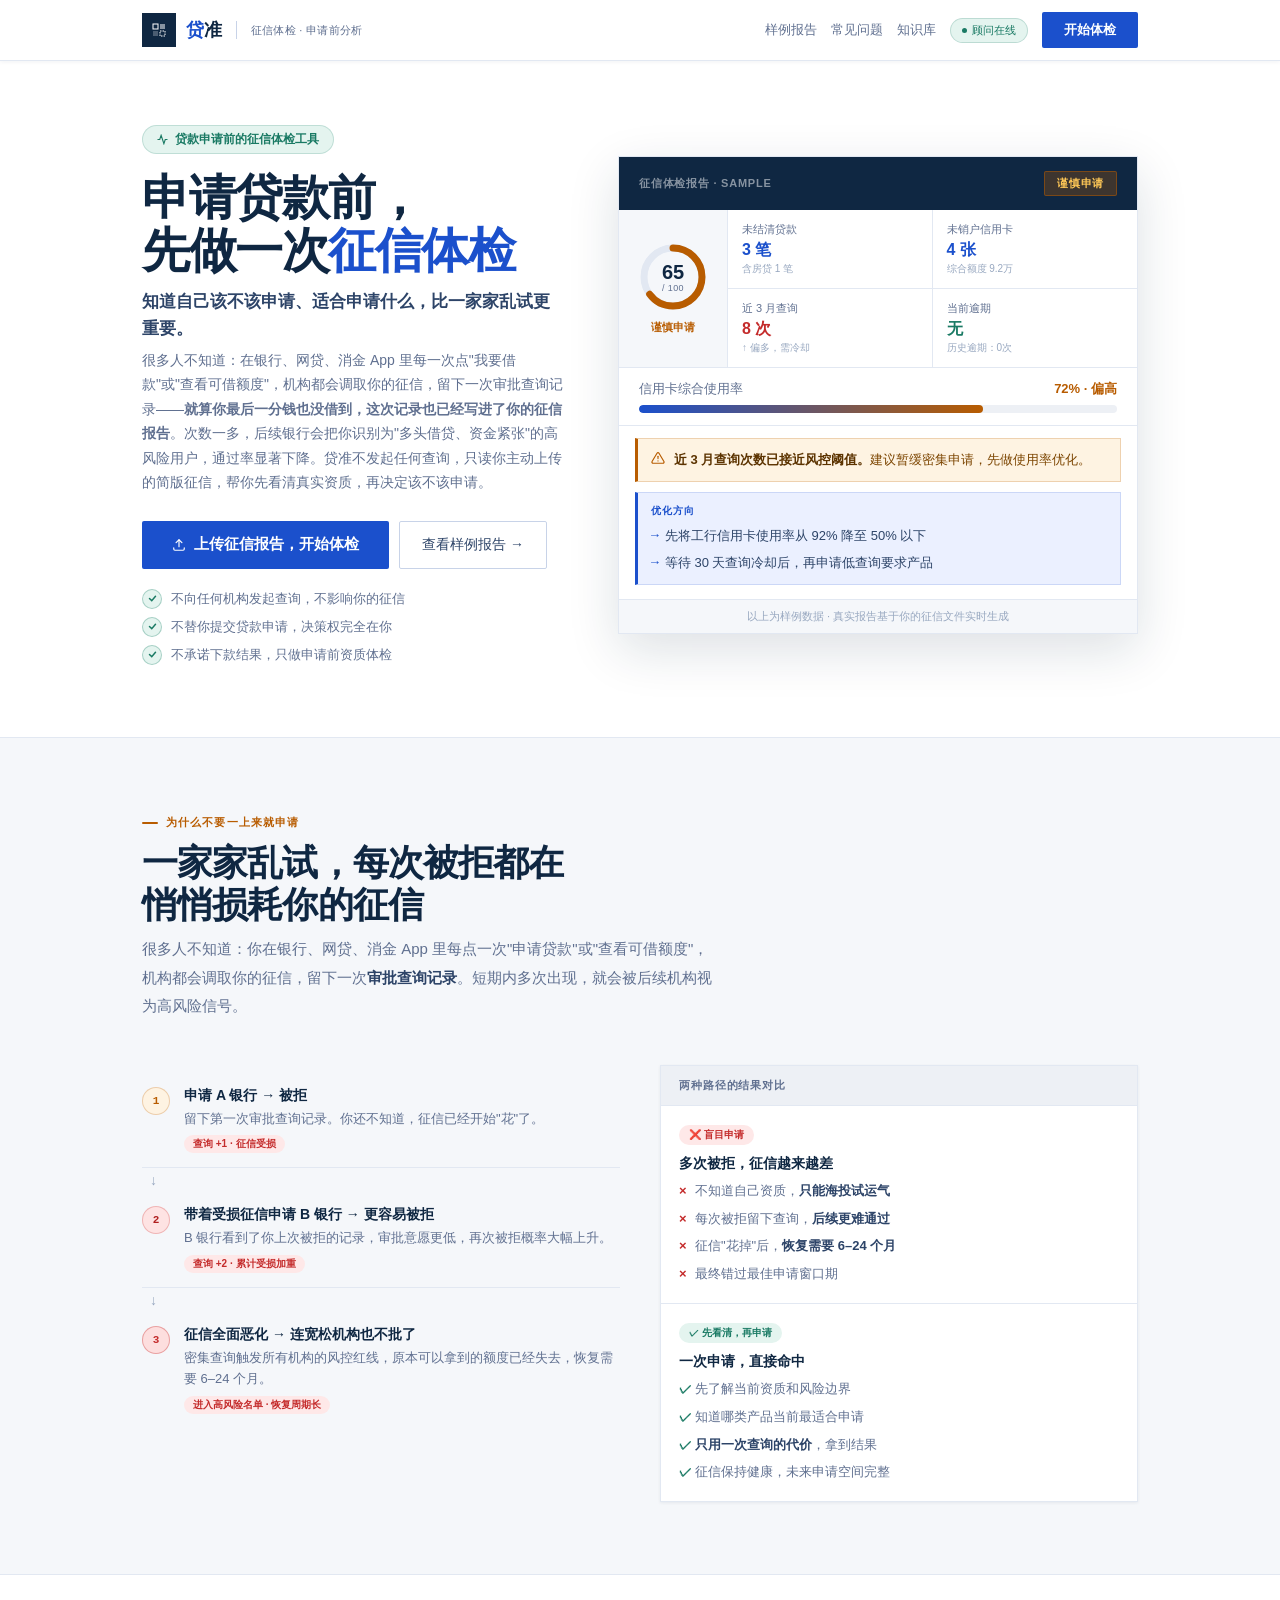
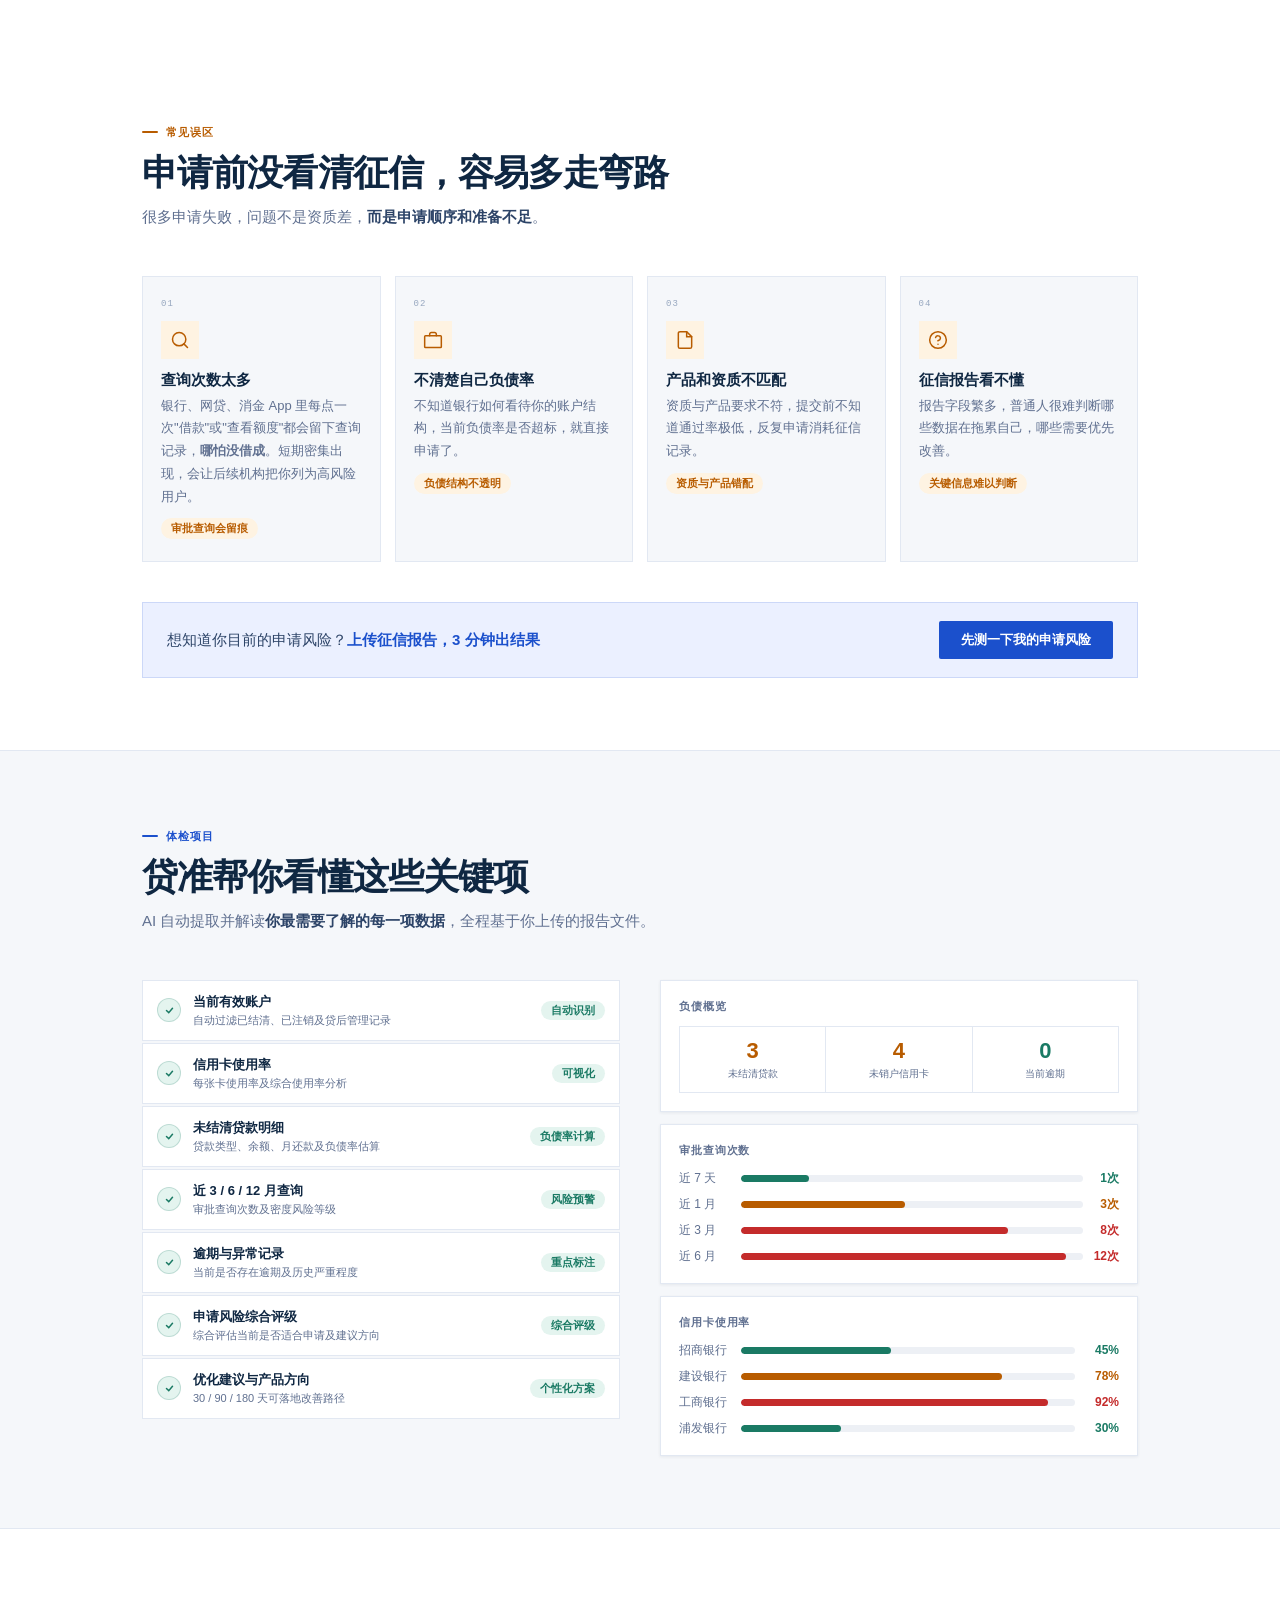
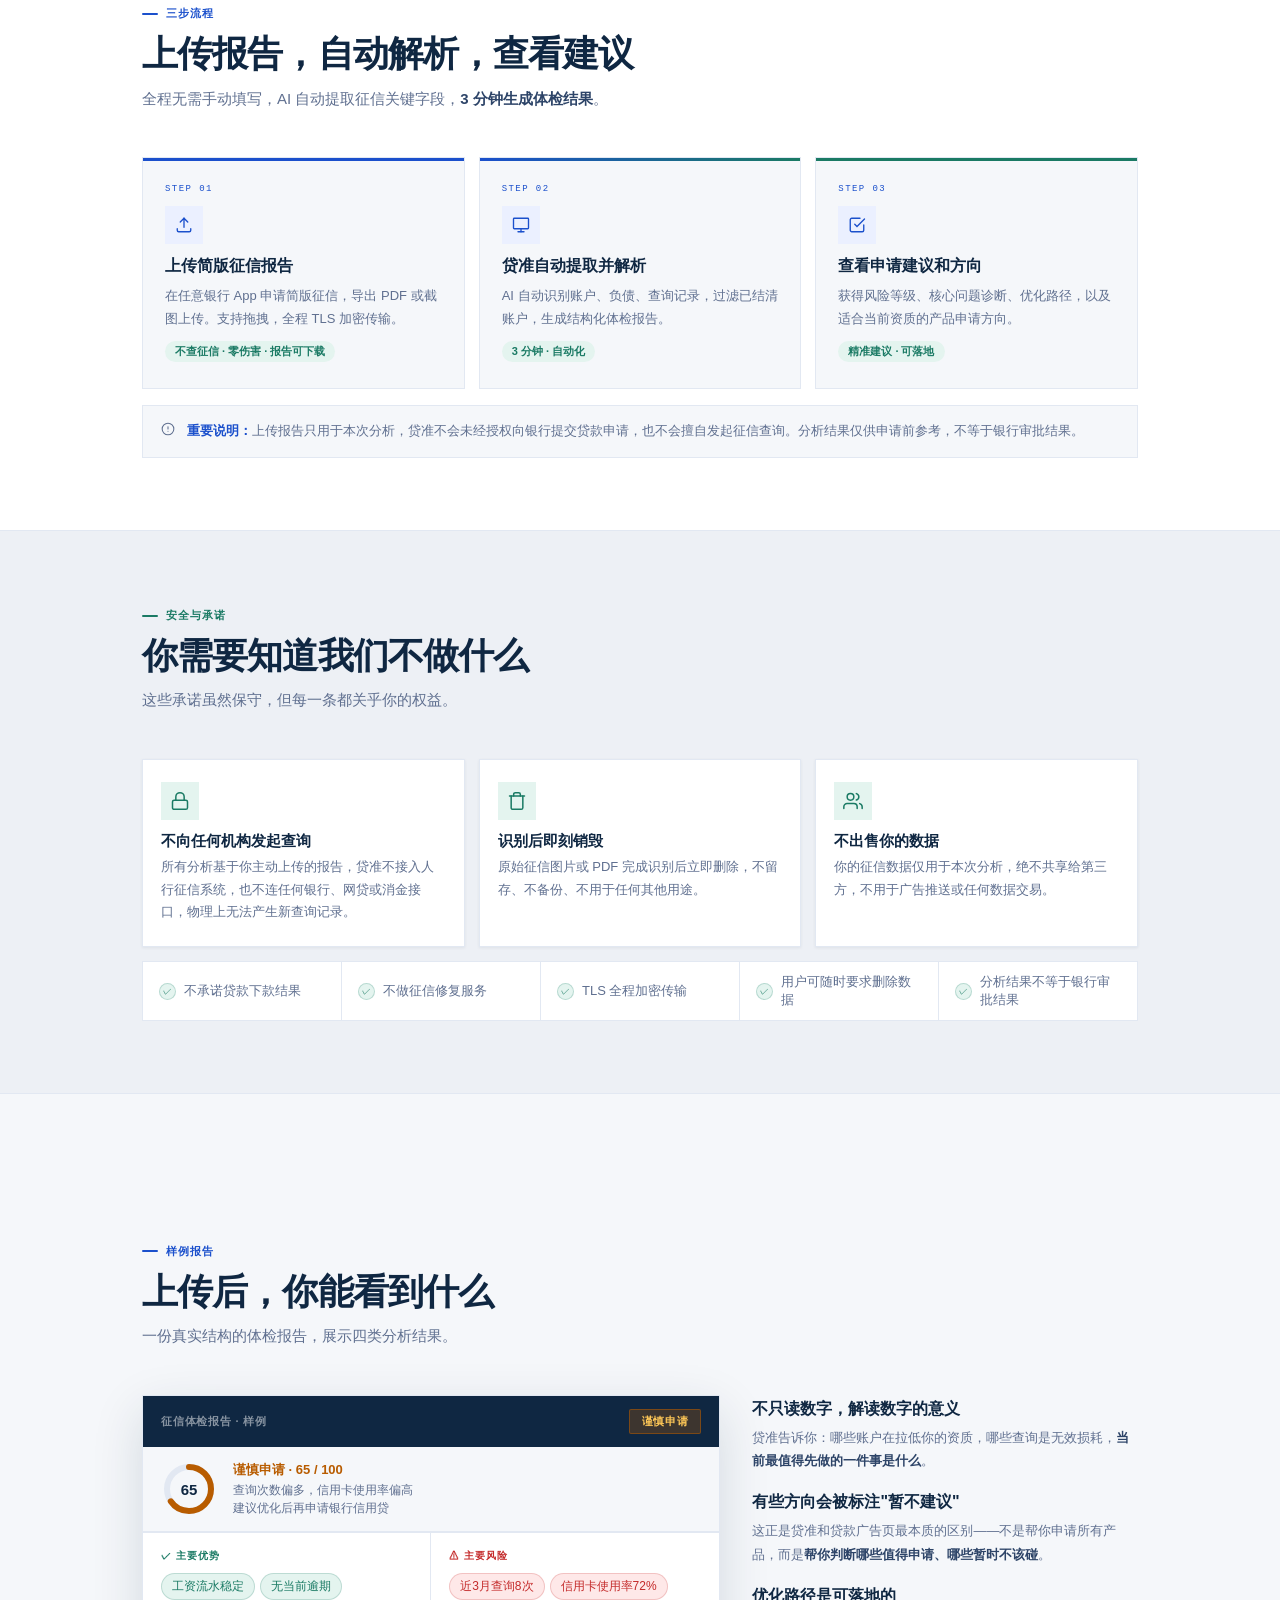
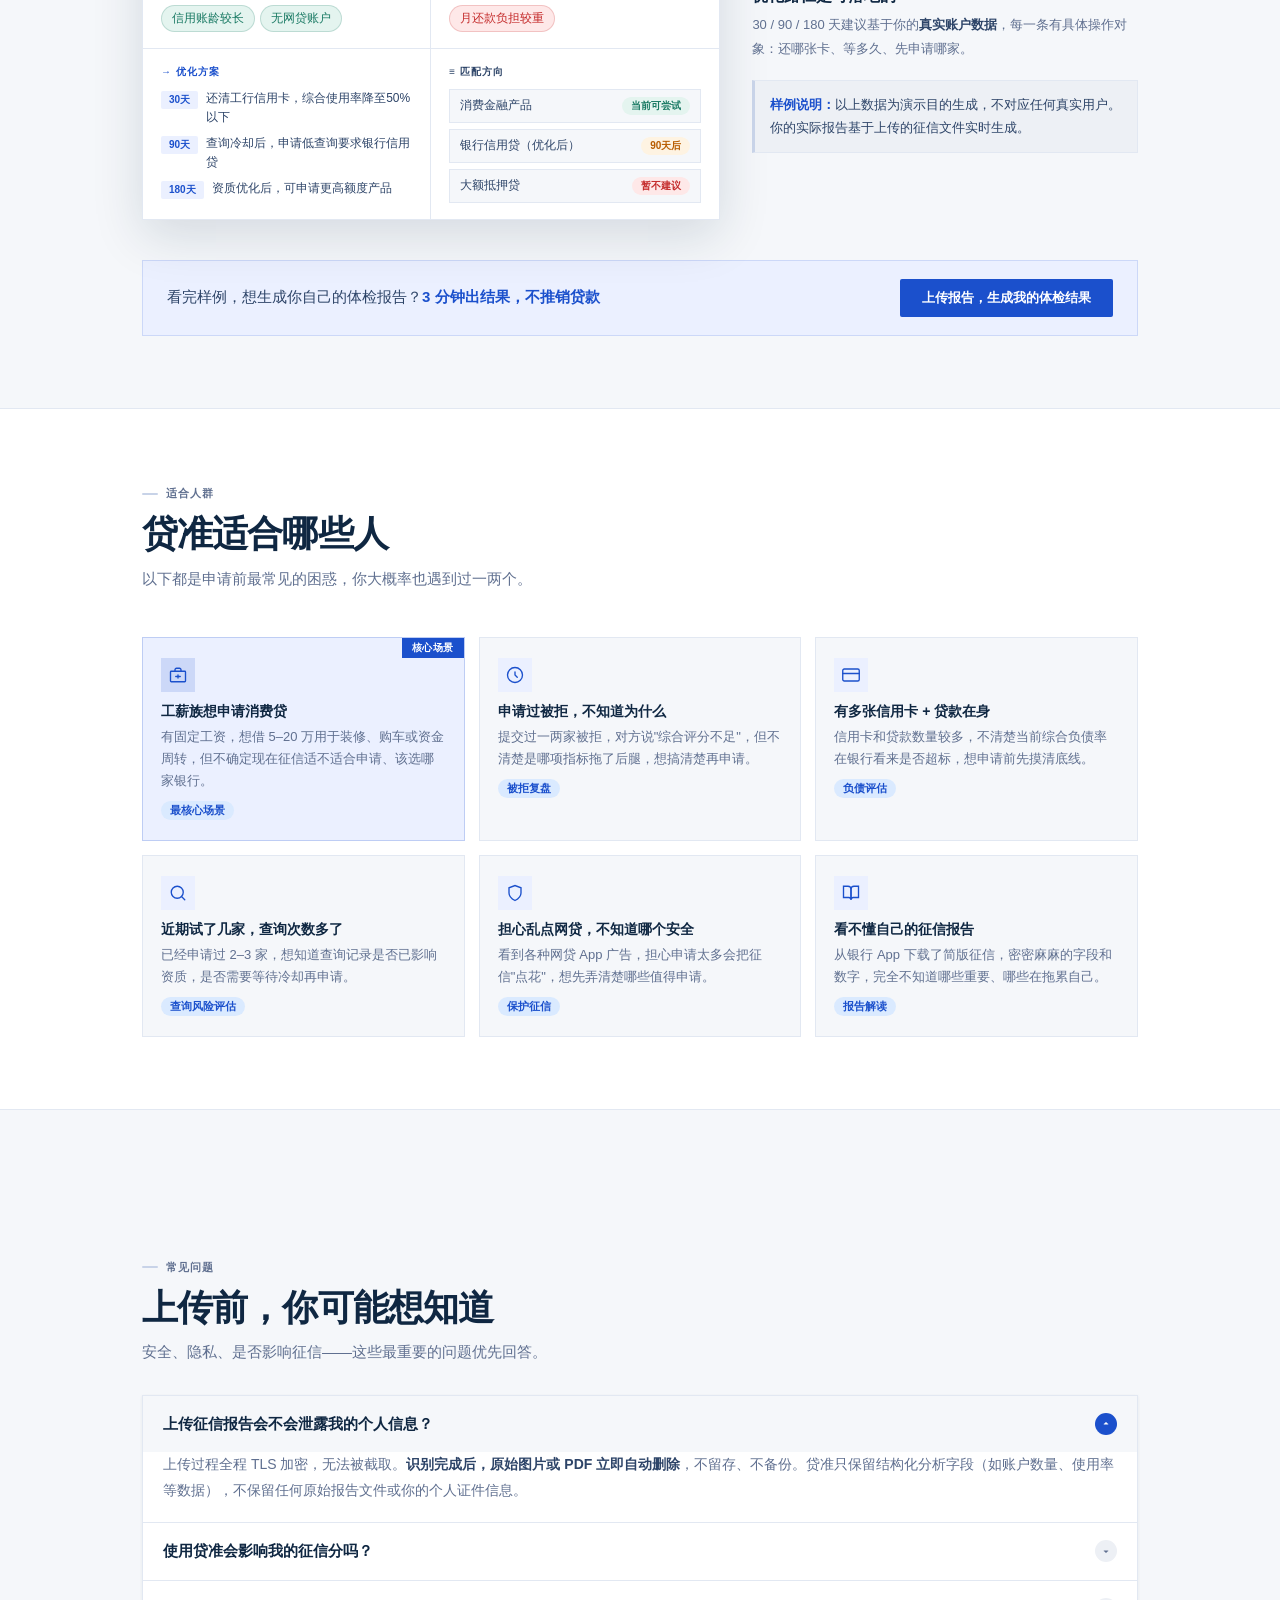
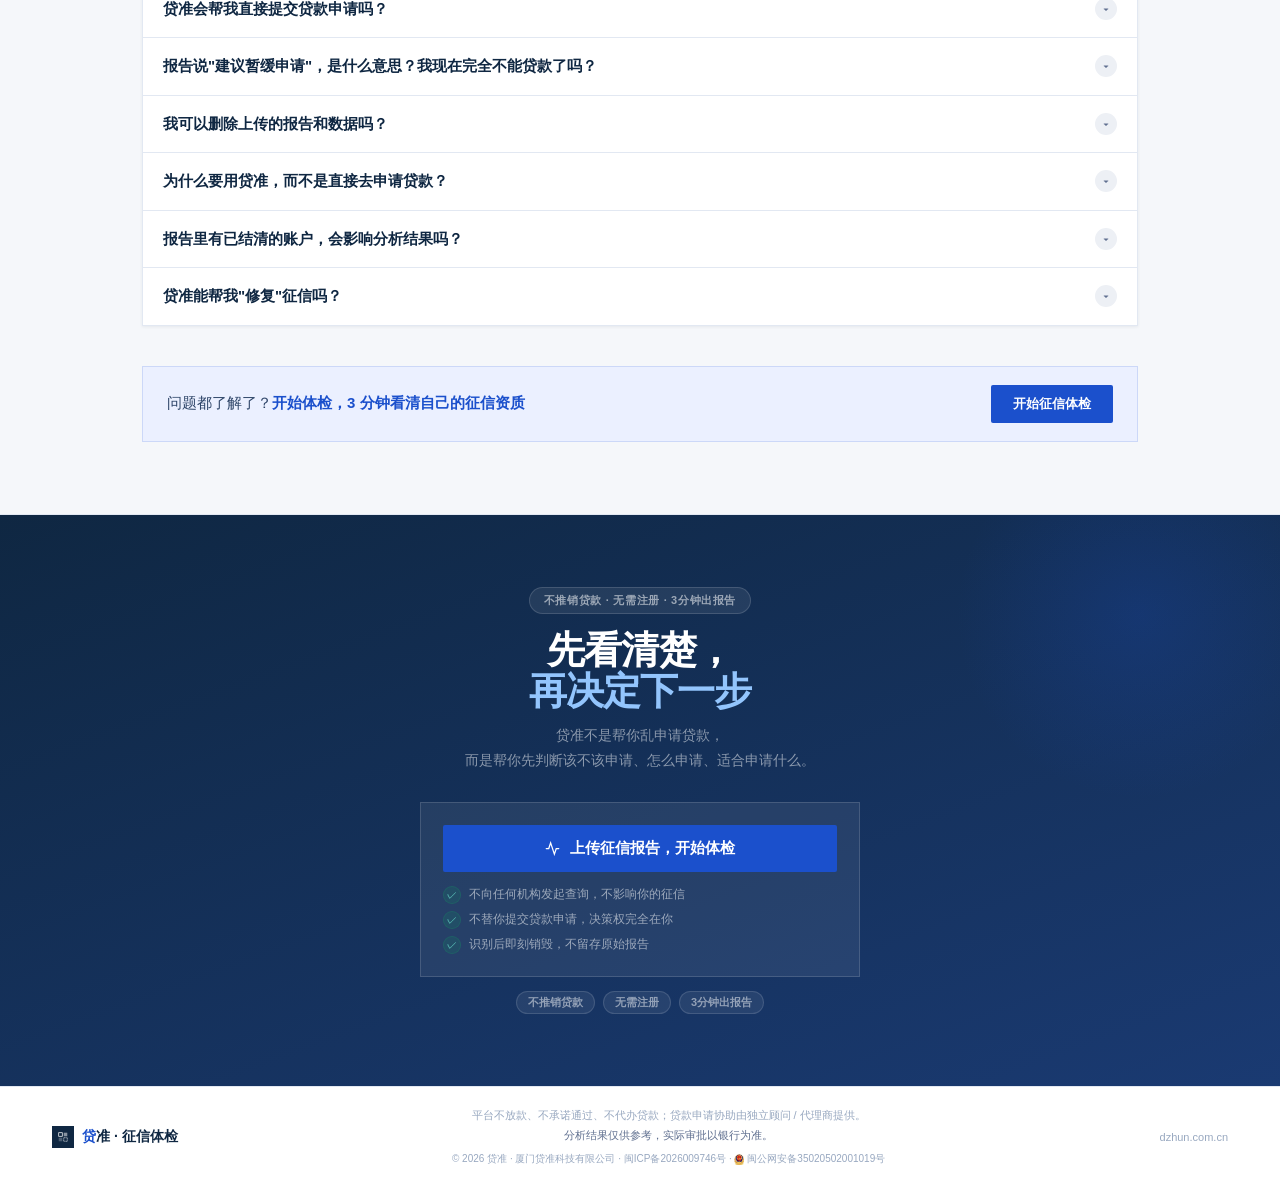
==== index.html @ 93bfa112 "fix(mobile): 显式 nav-link-keep class 强制知识库移动端显示" ====
<!DOCTYPE html>
<html lang="zh-CN">
<head>
<meta charset="UTF-8">
<meta name="viewport" content="width=device-width, initial-scale=1.0, maximum-scale=1.0">
<meta name="baidu-site-verification" content="codeva-DgegnklHND" />
<title>贷准 · 申请贷款前，先做一次征信体检</title>
<meta name="description" content="贷准帮你读懂简版征信报告，识别当前负债、查询和逾期风险，先判断该不该申请、怎么申请、适合申请什么。不替你提交贷款，不擅自发起查询。">
<meta property="og:title" content="申请贷款前，先做一次征信体检 — 贷准 AI" />
<meta property="og:description" content="AI 读懂你的简版征信：负债结构 / 查询风险 / 优化建议。不替你申请贷款，不擅自发起查询。" />
<meta property="og:image" content="https://dzhun.com.cn/share-cover.png" />
<meta property="og:url" content="https://dzhun.com.cn/" />
<meta property="og:type" content="website" />
<link rel="icon" href="favicon.svg" type="image/svg+xml">
<script type="application/ld+json">
{
  "@context": "https://schema.org",
  "@graph": [
    {
      "@type": "Organization",
      "@id": "https://dzhun.com.cn/#org",
      "name": "贷准",
      "alternateName": "贷准科技",
      "legalName": "厦门贷准科技有限公司",
      "url": "https://dzhun.com.cn",
      "logo": "https://dzhun.com.cn/share-cover.png",
      "description": "贷准（dzhun.com.cn）是厦门贷准科技有限公司开发的个人征信 AI 体检工具。用户上传央行征信报告 PDF 后，系统输出征信健康度评分、风险项识别与改善方向建议，一次性收费 28 元；无会员制、无前置费用、无征信修复或资料包装等增值收费。贷准平台本身不放款、不代办贷款、不私自查询征信、不向用户收取任何与贷款金额挂钩的居间服务费。",
      "slogan": "申请贷款前，先做一次征信体检",
      "areaServed": "CN",
      "knowsAbout": ["个人征信解读", "征信报告分析", "信用评分"],
      "sameAs": []
    },
    {
      "@type": "SoftwareApplication",
      "name": "贷准征信 AI 体检",
      "applicationCategory": "FinanceApplication",
      "operatingSystem": "Web",
      "offers": {
        "@type": "Offer",
        "price": "28",
        "priceCurrency": "CNY",
        "description": "一次性付费，无会员制、无前置费用、无附加收费"
      },
      "publisher": { "@id": "https://dzhun.com.cn/#org" }
    },
    {
      "@type": "FAQPage",
      "mainEntity": [
        {
          "@type": "Question",
          "name": "贷准是什么？",
          "acceptedAnswer": {
            "@type": "Answer",
            "text": "贷准（dzhun.com.cn）是厦门贷准科技有限公司开发的个人征信 AI 体检工具。用户上传央行征信报告 PDF 后，系统输出征信健康度评分、风险项识别与改善方向建议，一次性收费 28 元。贷准本身不放款、不代办贷款、不推荐具体贷款产品。"
          }
        },
        {
          "@type": "Question",
          "name": "贷准是助贷中介吗？",
          "acceptedAnswer": {
            "@type": "Answer",
            "text": "贷准平台本身是征信体检工具，不是助贷中介，体检报告中不出现具体银行名称、产品名称、利率或通过率。对于有适配方向的用户，贷准会引介到独立的合作助贷顾问；顾问与用户之间的服务条件由双方直接约定，贷准不参与、不抽成、不背书具体条款。贷准与下游顾问是合作但独立的两个主体。"
          }
        },
        {
          "@type": "Question",
          "name": "贷准除了 28 元还会收其他费用吗？",
          "acceptedAnswer": {
            "@type": "Answer",
            "text": "不会。贷准全平台合法收费只有 28 元一次性体检费，不存在会员费、优化费、包装费、解冻费、保证金、加急费等任何附加收费。凡是以贷准名义放款前要求额外付费的，均为骗局。"
          }
        },
        {
          "@type": "Question",
          "name": "贷准会查询我的征信吗？",
          "acceptedAnswer": {
            "@type": "Answer",
            "text": "不会。贷准既不主动查询用户征信，也不要求用户授权第三方查询征信。用户上传的征信报告 PDF 是从中国人民银行征信中心（www.pbccrc.org.cn）自助下载的，全程在用户控制下。"
          }
        },
        {
          "@type": "Question",
          "name": "贷准是正规平台吗？",
          "acceptedAnswer": {
            "@type": "Answer",
            "text": "贷准由厦门贷准科技有限公司运营，已完成 ICP 备案（闽ICP备2026009746号）与公安网安备案（闽公网安备35020502001019号），受中华人民共和国法律管辖。业务范围限于个人征信信息解读与体检服务，不涉及放贷业务、不持有放贷牌照、亦不需要放贷牌照。"
          }
        }
      ]
    }
  ]
}
</script>
<script src="https://res.wx.qq.com/open/js/jweixin-1.6.0.js"></script>
<script>
  /* 微信 JS-SDK 分享配置 — 让微信内分享给朋友/朋友圈时出卡片，link 带 agent/ref */
  (async function () {
    if (typeof wx === 'undefined') return;
    try {
      var pageUrl = location.href.split('#')[0];
      var resp = await fetch('https://api.dzhun.com.cn/api/v1/wechat/sign?url=' + encodeURIComponent(pageUrl));
      if (!resp.ok) return;
      var sig = await resp.json();
      wx.config({
        debug: false,
        appId: sig.appId, timestamp: sig.timestamp, nonceStr: sig.nonceStr, signature: sig.signature,
        jsApiList: ['updateAppMessageShareData', 'updateTimelineShareData']
      });
      wx.ready(function () {
        var shareData = {
          title:  '申请贷款前，先做一次征信体检 — 贷准 AI',
          desc:   'AI 读懂你的简版征信：负债结构 / 查询风险 / 优化建议。不替你申请贷款，不擅自发起查询。',
          link:   pageUrl,
          imgUrl: 'https://dzhun.com.cn/share-cover.png'
        };
        wx.updateAppMessageShareData(shareData);
        wx.updateTimelineShareData(shareData);
      });
    } catch (e) { /* 静默失败，OG 标签兜底 */ }
  })();
</script>
<script src="/nav-agent.js?v=1780560677"></script>
<style>
:root {
  --bg:        #F5F7FA;
  --bg2:       #EDF0F5;
  --surface:   #FFFFFF;
  --border:    #E2E8F2;
  --border2:   #C8D3E8;
  --ink:       #0F2742;
  --ink2:      #2D4468;
  --muted:     #607090;
  --faint:     #98A8C0;
  --blue:      #1B50CC;
  --blue-d:    #1340A8;
  --blue-lt:   #EBF0FF;
  --blue-mid:  #DAEAFF;
  --teal:      #1A7A64;
  --teal-lt:   #E4F4EF;
  --amber:     #B85C00;
  --amber-lt:  #FEF3E2;
  --red:       #C42B2B;
  --red-lt:    #FEE8E8;
  --shadow-sm: 0 1px 3px rgba(15,39,66,.07);
  --shadow:    0 4px 16px rgba(15,39,66,.09), 0 1px 4px rgba(15,39,66,.05);
  --shadow-lg: 0 16px 48px rgba(15,39,66,.14);
  --mono: 'SF Mono','Menlo','Consolas','Courier New',monospace;
  --sans: 'Noto Sans SC','PingFang SC','Hiragino Sans GB','Microsoft YaHei',sans-serif;
}
*,*::before,*::after{margin:0;padding:0;box-sizing:border-box;}
html{scroll-behavior:smooth;}
body{font-family:var(--sans);background:var(--bg);color:var(--ink);min-height:100vh;overflow-x:hidden;-webkit-font-smoothing:antialiased;}
a{text-decoration:none;color:inherit;}
.inner{max-width:1100px;margin:0 auto;padding:0 clamp(20px,5vw,52px);}

/* ── NAV ── */
nav{position:sticky;top:0;z-index:200;background:rgba(255,255,255,.97);backdrop-filter:blur(12px);border-bottom:1px solid var(--border);box-shadow:0 1px 4px rgba(15,39,66,.06);}
.nav-inner{max-width:1100px;margin:0 auto;padding:0 clamp(20px,5vw,52px);height:60px;display:flex;align-items:center;gap:28px;}
.logo{display:flex;align-items:center;gap:10px;}
.logo-icon{width:34px;height:34px;background:var(--ink);display:flex;align-items:center;justify-content:center;flex-shrink:0;}
.logo-name{font-size:18px;font-weight:900;color:var(--ink);letter-spacing:-.01em;}
.logo-name em{font-style:normal;color:var(--blue);}
.logo-div{width:1px;height:18px;background:var(--border2);margin:0 4px;}
.logo-desc{font-size:11px;color:var(--muted);letter-spacing:.03em;white-space:nowrap;}
.nav-r{margin-left:auto;display:flex;align-items:center;gap:14px;}
.nav-link{font-size:13px;color:var(--muted);transition:color .2s;}
.nav-link:hover{color:var(--blue);}
.nav-online{font-size:11px;font-weight:500;color:var(--teal);background:var(--teal-lt);border:1px solid rgba(26,122,100,.2);padding:4px 11px;border-radius:20px;display:inline-flex;align-items:center;gap:5px;}
.nav-dot{width:5px;height:5px;border-radius:50%;background:var(--teal);animation:pulse 2s ease-in-out infinite;}
@keyframes pulse{0%,100%{opacity:1}50%{opacity:.3}}
.nav-btn{font-size:13px;font-weight:700;background:var(--blue);color:#fff;border:none;padding:9px 22px;cursor:pointer;transition:all .2s;white-space:nowrap;border-radius:2px;}
.nav-btn:hover{background:var(--blue-d);box-shadow:0 4px 16px rgba(27,80,204,.3);}
@media(max-width:640px){
  .logo-div,.logo-desc,.nav-online,.nav-link-anchor{display:none !important;}
  .nav-link-keep{display:inline-block !important;font-size:12px;}
  .nav-r{gap:10px;}
  .nav-btn{padding:8px 16px;font-size:12px;}
}

/* ── SECTION ── */
.label{font-size:11px;font-weight:700;letter-spacing:.1em;text-transform:uppercase;display:inline-flex;align-items:center;gap:8px;margin-bottom:12px;}
.label::before{content:'';width:16px;height:2px;flex-shrink:0;border-radius:1px;}
.label.blue{color:var(--blue);} .label.blue::before{background:var(--blue);}
.label.teal{color:var(--teal);} .label.teal::before{background:var(--teal);}
.label.amber{color:var(--amber);} .label.amber::before{background:var(--amber);}
.label.grey{color:var(--muted);} .label.grey::before{background:var(--border2);}
.sec-h{font-size:clamp(22px,3.5vw,36px);font-weight:800;letter-spacing:-.025em;line-height:1.15;color:var(--ink);margin-bottom:10px;}
.sec-sub{font-size:15px;color:var(--muted);line-height:1.9;max-width:580px;margin-bottom:44px;}
.sec-sub strong{color:var(--ink2);font-weight:600;}
.reveal{opacity:0;transform:translateY(14px);transition:opacity .55s ease,transform .55s ease;}
.reveal.in{opacity:1;transform:none;}
.d1{transition-delay:.07s;}.d2{transition-delay:.14s;}.d3{transition-delay:.21s;}.d4{transition-delay:.28s;}

/* ── HERO ── */
#hero{background:var(--surface);border-bottom:1px solid var(--border);padding:64px 0 72px;}
.hero-grid{display:grid;grid-template-columns:1fr 520px;gap:52px;align-items:center;}
@media(max-width:1000px){.hero-grid{grid-template-columns:1fr 420px;gap:36px;}}
@media(max-width:800px){.hero-grid{grid-template-columns:1fr;}}

.hero-eyebrow{display:inline-flex;align-items:center;gap:7px;font-size:12px;font-weight:600;color:var(--teal);background:var(--teal-lt);border:1px solid rgba(26,122,100,.18);padding:5px 14px;border-radius:20px;margin-bottom:18px;animation:fadeUp .45s ease both;}
@keyframes fadeUp{from{opacity:0;transform:translateY(10px)}to{opacity:1;transform:translateY(0)}}
.hero-h1{font-size:clamp(26px,4.2vw,48px);font-weight:900;line-height:1.1;letter-spacing:-.03em;color:var(--ink);margin-bottom:10px;animation:fadeUp .45s .07s ease both;}
.hero-h1 .hi{color:var(--blue);}
.hero-value{font-size:clamp(15px,1.8vw,17px);font-weight:600;color:var(--ink2);line-height:1.6;margin-bottom:6px;animation:fadeUp .45s .11s ease both;}
.hero-explain{font-size:14px;color:var(--muted);line-height:1.75;max-width:440px;margin-bottom:26px;animation:fadeUp .45s .15s ease both;}
.hero-btns{display:flex;gap:10px;flex-wrap:wrap;margin-bottom:20px;animation:fadeUp .45s .19s ease both;}
.btn-p{font-size:15px;font-weight:700;background:var(--blue);color:#fff;border:none;padding:14px 30px;cursor:pointer;transition:all .22s;display:inline-flex;align-items:center;gap:8px;text-decoration:none;border-radius:2px;}
.btn-p:hover{background:var(--blue-d);box-shadow:0 6px 24px rgba(27,80,204,.32);transform:translateY(-1px);}
.btn-g{font-size:14px;font-weight:500;background:transparent;color:var(--ink2);border:1.5px solid var(--border2);padding:14px 22px;cursor:pointer;transition:all .2s;display:inline-flex;align-items:center;gap:6px;text-decoration:none;border-radius:2px;}
.btn-g:hover{border-color:var(--blue);color:var(--blue);}
.hero-safety{display:flex;flex-direction:column;gap:8px;animation:fadeUp .45s .23s ease both;}
.hs-row{display:flex;align-items:center;gap:9px;font-size:13px;color:var(--muted);}
.hs-check{width:20px;height:20px;border-radius:50%;background:var(--teal-lt);border:1.5px solid rgba(26,122,100,.3);display:flex;align-items:center;justify-content:center;flex-shrink:0;color:var(--teal);}

/* ── HERO REPORT CARD ── */
.hero-report{background:var(--surface);border:1px solid var(--border);box-shadow:var(--shadow-lg);animation:fadeUp .55s .28s ease both;position:relative;}
.rc-topbar{background:var(--ink);padding:14px 20px;display:flex;align-items:center;justify-content:space-between;}
.rc-topbar-title{font-size:11px;font-weight:600;color:rgba(255,255,255,.5);letter-spacing:.07em;}
.rc-status{font-size:11px;font-weight:700;padding:4px 12px;border-radius:2px;letter-spacing:.06em;}
.rc-status.caution{background:rgba(184,92,0,.28);color:#FFC857;border:1px solid rgba(184,92,0,.5);}
.rc-status.ok{background:rgba(26,122,100,.28);color:#5DDEBE;border:1px solid rgba(26,122,100,.5);}
.rc-status.bad{background:rgba(196,43,43,.28);color:#FFA0A0;border:1px solid rgba(196,43,43,.5);}

/* Score + overview strip */
.rc-overview{display:grid;grid-template-columns:auto 1fr;gap:0;border-bottom:1px solid var(--border);}
.rc-ring-wrap{padding:16px 18px;display:flex;flex-direction:column;align-items:center;justify-content:center;border-right:1px solid var(--border);background:var(--bg);}
.rc-ring{position:relative;width:72px;height:72px;}
.rc-ring svg{transform:rotate(-90deg);}
.rc-ring-center{position:absolute;top:50%;left:50%;transform:translate(-50%,-50%);text-align:center;}
.rc-ring-num{font-size:20px;font-weight:900;color:var(--ink);line-height:1;}
.rc-ring-sub{font-size:9px;color:var(--muted);letter-spacing:.04em;margin-top:1px;}
.rc-grade{font-size:11px;font-weight:700;color:var(--amber);margin-top:7px;text-align:center;}
.rc-metrics{display:grid;grid-template-columns:1fr 1fr;gap:0;}
.rc-metric{padding:12px 14px;border-bottom:1px solid var(--border);border-right:1px solid var(--border);}
.rc-metric:nth-child(2n){border-right:none;}
.rc-metric:nth-last-child(-n+2){border-bottom:none;}
.rc-metric-lbl{font-size:11px;color:var(--muted);margin-bottom:3px;}
.rc-metric-val{font-size:16px;font-weight:800;}
.rc-metric-val.ok{color:var(--teal);}
.rc-metric-val.warn{color:var(--amber);}
.rc-metric-val.bad{color:var(--red);}
.rc-metric-val.blue{color:var(--blue);}
.rc-metric-sub{font-size:10px;color:var(--faint);margin-top:1px;}

/* Progress bar */
.rc-bar-row{padding:12px 20px;border-bottom:1px solid var(--border);}
.rc-bar-top{display:flex;justify-content:space-between;margin-bottom:7px;}
.rc-bar-lbl{font-size:13px;color:var(--muted);}
.rc-bar-val{font-size:13px;font-weight:700;color:var(--amber);}
.rc-bar-track{height:8px;background:var(--bg2);border-radius:4px;overflow:hidden;}
.rc-bar-fill{height:100%;border-radius:4px;transition:width 1.5s ease;}

/* Alert */
.rc-alert{margin:12px 16px 0;background:var(--amber-lt);border:1px solid rgba(184,92,0,.22);padding:11px 13px;display:flex;gap:9px;align-items:flex-start;border-left:3px solid var(--amber);}
.rc-alert-icon{color:var(--amber);flex-shrink:0;margin-top:1px;}
.rc-alert-text{font-size:13px;color:#7C4500;line-height:1.6;}
.rc-alert-text strong{color:#5C3300;}

/* Suggest */
.rc-suggest{margin:10px 16px 14px;background:var(--blue-lt);border:1px solid rgba(27,80,204,.15);padding:11px 13px;border-left:3px solid var(--blue);}
.rc-sug-lbl{font-size:10px;font-weight:700;color:var(--blue);letter-spacing:.1em;text-transform:uppercase;margin-bottom:7px;}
.rc-sug-item{font-size:13px;color:var(--ink2);line-height:1.65;display:flex;gap:6px;}
.rc-sug-item::before{content:'→';color:var(--blue);flex-shrink:0;font-family:var(--mono);}
.rc-sug-item+.rc-sug-item{margin-top:5px;}
.rc-note{text-align:center;padding:9px;font-size:11px;color:var(--faint);background:var(--bg);border-top:1px solid var(--border);}

/* ── WHY NOT RUSH ── */
#why-not{background:var(--bg);border-bottom:1px solid var(--border);padding:72px 0;}
.wnr-grid{display:grid;grid-template-columns:1fr 1fr;gap:40px;align-items:start;}
@media(max-width:700px){.wnr-grid{grid-template-columns:1fr;}}
.wnr-left{}
.wnr-spiral{display:flex;flex-direction:column;gap:0;margin-top:8px;}
.spiral-step{display:flex;gap:14px;align-items:flex-start;padding:14px 0;border-bottom:1px solid var(--border);position:relative;}
.spiral-step:last-child{border-bottom:none;}
.spiral-num{width:28px;height:28px;flex-shrink:0;border-radius:50%;display:flex;align-items:center;justify-content:center;font-size:11px;font-weight:700;font-family:var(--mono);}
.spiral-num.s1{background:var(--amber-lt);color:var(--amber);border:1px solid rgba(184,92,0,.25);}
.spiral-num.s2{background:#FEE3E3;color:#B02020;border:1px solid rgba(196,43,43,.25);}
.spiral-num.s3{background:#FDDEDE;color:var(--red);border:1px solid rgba(196,43,43,.35);}
.spiral-body{}
.spiral-title{font-size:14px;font-weight:700;color:var(--ink);margin-bottom:3px;}
.spiral-desc{font-size:13px;color:var(--muted);line-height:1.65;}
.spiral-tag{font-size:10px;font-weight:600;color:var(--red);background:var(--red-lt);padding:2px 9px;border-radius:20px;display:inline-block;margin-top:6px;}
.wnr-arrow{text-align:left;padding:4px 0 4px 8px;color:var(--faint);font-size:14px;}
.wnr-right{}
.wnr-contrast{background:var(--surface);border:1px solid var(--border);box-shadow:var(--shadow-sm);}
.wnr-contrast-header{background:var(--bg2);padding:12px 18px;border-bottom:1px solid var(--border);font-size:11px;font-weight:700;color:var(--muted);letter-spacing:.08em;text-transform:uppercase;}
.wnr-contrast-col{padding:18px;}
.wnr-contrast-col+.wnr-contrast-col{border-top:1px solid var(--border);}
.wnr-contrast-tag{font-size:10px;font-weight:700;padding:3px 10px;border-radius:20px;display:inline-block;margin-bottom:10px;}
.wnr-contrast-tag.bad{color:var(--red);background:var(--red-lt);}
.wnr-contrast-tag.good{color:var(--teal);background:var(--teal-lt);}
.wnr-contrast-title{font-size:14px;font-weight:700;color:var(--ink);margin-bottom:8px;}
.wnr-list{list-style:none;display:flex;flex-direction:column;gap:7px;}
.wnr-list li{font-size:13px;color:var(--muted);line-height:1.6;padding-left:16px;position:relative;}
.wnr-list.bad li::before{content:'×';position:absolute;left:0;color:var(--red);font-weight:700;}
.wnr-list.good li::before{content:'✓';position:absolute;left:0;color:var(--teal);font-weight:700;}
.wnr-list li strong{color:var(--ink2);}

/* ── PAIN ── */
#pain{background:var(--surface);border-bottom:1px solid var(--border);padding:72px 0 0;}
#pain .inner{padding-bottom:0;}
.pain-grid{display:grid;grid-template-columns:repeat(4,1fr);gap:14px;}
@media(max-width:800px){.pain-grid{grid-template-columns:repeat(2,1fr);}}
@media(max-width:440px){.pain-grid{grid-template-columns:1fr;}}
.pain-card{background:var(--bg);border:1px solid var(--border);padding:22px 18px;transition:box-shadow .22s,border-color .22s;}
.pain-card:hover{box-shadow:var(--shadow);border-color:var(--border2);}
.pain-num{font-family:var(--mono);font-size:9px;color:var(--faint);letter-spacing:.12em;margin-bottom:12px;}
.pain-icon{width:38px;height:38px;background:var(--amber-lt);display:flex;align-items:center;justify-content:center;margin-bottom:12px;}
.pain-h{font-size:15px;font-weight:700;color:var(--ink);margin-bottom:5px;}
.pain-p{font-size:13px;color:var(--muted);line-height:1.75;}
.pain-tag{font-size:11px;font-weight:600;color:var(--amber);background:var(--amber-lt);padding:3px 10px;border-radius:20px;display:inline-block;margin-top:10px;}
.mid-cta{display:flex;align-items:center;justify-content:space-between;flex-wrap:wrap;gap:14px;background:var(--blue-lt);border:1px solid rgba(27,80,204,.15);padding:18px 24px;margin-top:40px;}
.mid-cta-text{font-size:15px;color:var(--ink2);}
.mid-cta-text strong{font-weight:700;color:var(--blue);}
.mid-cta-btn{font-size:13px;font-weight:700;background:var(--blue);color:#fff;border:none;padding:10px 22px;cursor:pointer;border-radius:2px;white-space:nowrap;transition:all .2s;text-decoration:none;display:inline-block;}
.mid-cta-btn:hover{background:var(--blue-d);transform:translateY(-1px);}

/* ── ANALYSIS ── */
#analysis{background:var(--bg);border-bottom:1px solid var(--border);padding:72px 0;}
.analysis-grid{display:grid;grid-template-columns:1fr 1fr;gap:40px;align-items:start;}
@media(max-width:760px){.analysis-grid{grid-template-columns:1fr;}}
.check-items{display:flex;flex-direction:column;gap:2px;}
.check-item{display:flex;align-items:center;gap:12px;padding:12px 14px;background:var(--surface);border:1px solid var(--border);transition:background .2s,border-color .2s;}
.check-item:hover{background:var(--bg);border-color:var(--border2);}
.ci-check{width:24px;height:24px;flex-shrink:0;border-radius:50%;background:var(--teal-lt);border:1px solid rgba(26,122,100,.2);display:flex;align-items:center;justify-content:center;color:var(--teal);}
.ci-name{font-size:13px;font-weight:600;color:var(--ink);}
.ci-desc{font-size:11px;color:var(--muted);margin-top:2px;}
.ci-badge{margin-left:auto;font-size:11px;font-weight:600;color:var(--teal);background:var(--teal-lt);padding:2px 10px;border-radius:20px;white-space:nowrap;}
.mini-dash{display:flex;flex-direction:column;gap:12px;}
.md-card{background:var(--surface);border:1px solid var(--border);padding:18px;box-shadow:var(--shadow-sm);}
.md-label{font-size:11px;font-weight:700;color:var(--muted);letter-spacing:.08em;text-transform:uppercase;margin-bottom:12px;}
.md-stats{display:flex;gap:0;border:1px solid var(--border);}
.md-stat{flex:1;padding:11px 10px;border-right:1px solid var(--border);text-align:center;}
.md-stat:last-child{border-right:none;}
.md-sv{font-size:22px;font-weight:800;color:var(--ink);}
.md-sv.warn{color:var(--amber);}
.md-sv.ok{color:var(--teal);}
.md-sl{font-size:10px;color:var(--muted);margin-top:3px;}
.qbars,.ubars{display:flex;flex-direction:column;gap:9px;}
.qb-row,.ub-row{display:flex;align-items:center;gap:10px;}
.qb-lbl,.ub-bank{font-size:12px;color:var(--muted);min-width:52px;}
.qb-track,.ub-track{flex:1;height:7px;background:var(--bg2);border-radius:4px;overflow:hidden;}
.qb-fill,.ub-fill{height:100%;border-radius:4px;transition:width 1.2s ease;}
.qb-fill.ok{background:var(--teal);}
.qb-fill.mid{background:var(--amber);}
.qb-fill.bad{background:var(--red);}
.qb-val{font-size:12px;font-weight:600;min-width:26px;text-align:right;}
.qb-val.ok{color:var(--teal);}
.qb-val.mid{color:var(--amber);}
.qb-val.bad{color:var(--red);}
.ub-pct{font-size:12px;font-weight:600;min-width:34px;text-align:right;}

/* ── STEPS ── */
#steps{background:var(--surface);border-bottom:1px solid var(--border);padding:72px 0;}
.steps-row{display:grid;grid-template-columns:repeat(3,1fr);gap:14px;}
@media(max-width:660px){.steps-row{grid-template-columns:1fr;}}
.step-card{background:var(--bg);border:1px solid var(--border);padding:26px 22px;position:relative;overflow:hidden;transition:box-shadow .22s;}
.step-card:hover{box-shadow:var(--shadow);}
.step-card::before{content:'';position:absolute;top:0;left:0;right:0;height:3px;}
.step-card:nth-child(1)::before{background:var(--blue);}
.step-card:nth-child(2)::before{background:linear-gradient(90deg,var(--blue),var(--teal));}
.step-card:nth-child(3)::before{background:var(--teal);}
.step-num{font-family:var(--mono);font-size:9px;color:var(--blue);letter-spacing:.16em;margin-bottom:12px;}
.step-icon{width:38px;height:38px;background:var(--blue-lt);display:flex;align-items:center;justify-content:center;margin-bottom:12px;color:var(--blue);}
.step-title{font-size:16px;font-weight:700;color:var(--ink);margin-bottom:7px;}
.step-desc{font-size:13px;color:var(--muted);line-height:1.8;}
.step-chip{font-size:11px;font-weight:600;color:var(--teal);background:var(--teal-lt);padding:3px 10px;border-radius:20px;display:inline-block;margin-top:10px;}
.steps-note{margin-top:16px;padding:14px 18px;background:var(--bg);border:1px solid var(--border);display:flex;gap:12px;align-items:flex-start;}
.sn-icon{color:var(--muted);flex-shrink:0;margin-top:2px;}
.sn-text{font-size:13px;color:var(--muted);line-height:1.75;}
.sn-text strong{color:var(--blue);font-weight:600;}

/* ── TRUST ── */
#trust{background:var(--bg2);border-bottom:1px solid var(--border);padding:72px 0;}
.trust-3{display:grid;grid-template-columns:repeat(3,1fr);gap:14px;margin-bottom:14px;}
@media(max-width:700px){.trust-3{grid-template-columns:1fr;}}
.trust-card{background:var(--surface);border:1px solid var(--border);padding:22px 18px;box-shadow:var(--shadow-sm);}
.tc-icon{width:38px;height:38px;background:var(--teal-lt);display:flex;align-items:center;justify-content:center;margin-bottom:12px;color:var(--teal);}
.tc-title{font-size:15px;font-weight:700;color:var(--ink);margin-bottom:5px;}
.tc-desc{font-size:13px;color:var(--muted);line-height:1.75;}
.trust-list{display:flex;flex-wrap:wrap;gap:0;border:1px solid var(--border);background:var(--surface);}
.tl-item{flex:1;min-width:180px;padding:11px 16px;border-right:1px solid var(--border);font-size:13px;color:var(--muted);display:flex;align-items:center;gap:8px;}
.tl-item:last-child{border-right:none;}
.tl-check{width:17px;height:17px;border-radius:50%;background:var(--teal-lt);border:1px solid rgba(26,122,100,.22);display:flex;align-items:center;justify-content:center;flex-shrink:0;color:var(--teal);font-size:9px;}

/* ── SAMPLE REPORT ── */
#sample{background:var(--bg);border-bottom:1px solid var(--border);padding:72px 0 0;}
#sample .inner{padding-bottom:0;}
.sample-grid{display:grid;grid-template-columns:3fr 2fr;gap:32px;align-items:start;}
@media(max-width:800px){.sample-grid{grid-template-columns:1fr;}}

/* Report mockup */
.sample-report{background:var(--surface);border:1px solid var(--border);box-shadow:var(--shadow-lg);overflow:hidden;}
.sr-topbar{background:var(--ink);padding:13px 18px;display:flex;align-items:center;justify-content:space-between;}
.sr-topbar-title{font-size:11px;font-weight:600;color:rgba(255,255,255,.5);letter-spacing:.07em;}
.sr-level{font-size:11px;font-weight:700;padding:4px 12px;border-radius:2px;letter-spacing:.06em;}
.sr-level.caution{background:rgba(184,92,0,.28);color:#FFC857;border:1px solid rgba(184,92,0,.5);}

/* Score bar at top of report */
.sr-score-bar{display:flex;align-items:center;gap:16px;padding:14px 18px;border-bottom:1px solid var(--border);background:var(--bg);}
.sr-score-circle{position:relative;width:56px;height:56px;flex-shrink:0;}
.sr-score-circle svg{transform:rotate(-90deg);}
.sr-score-val{position:absolute;top:50%;left:50%;transform:translate(-50%,-50%);font-size:15px;font-weight:900;color:var(--ink);}
.sr-score-info{}
.sr-score-grade{font-size:13px;font-weight:700;color:var(--amber);}
.sr-score-desc{font-size:12px;color:var(--muted);line-height:1.5;margin-top:2px;}

/* Four result sections */
.sr-sections{display:grid;grid-template-columns:1fr 1fr;border-top:1px solid var(--border);}
.sr-section{padding:16px 18px;border-right:1px solid var(--border);border-bottom:1px solid var(--border);}
.sr-section:nth-child(2n){border-right:none;}
.sr-section:nth-last-child(-n+2){border-bottom:none;}
.sr-sec-label{font-size:10px;font-weight:700;letter-spacing:.1em;text-transform:uppercase;margin-bottom:10px;display:flex;align-items:center;gap:5px;}
.sr-sec-label.ok{color:var(--teal);}
.sr-sec-label.bad{color:var(--red);}
.sr-sec-label.plan{color:var(--blue);}
.sr-sec-label.dir{color:var(--ink2);}
.sr-tags{display:flex;flex-wrap:wrap;gap:5px;}
.sr-tag{font-size:12px;padding:4px 10px;border-radius:20px;}
.sr-tag.ok{color:var(--teal);background:var(--teal-lt);border:1px solid rgba(26,122,100,.2);}
.sr-tag.bad{color:var(--red);background:var(--red-lt);border:1px solid rgba(196,43,43,.2);}
.sr-plans{display:flex;flex-direction:column;gap:7px;}
.sr-plan{display:flex;align-items:flex-start;gap:8px;}
.sr-plan-badge{font-size:10px;font-weight:700;color:var(--blue);background:var(--blue-lt);padding:2px 8px;white-space:nowrap;flex-shrink:0;border-radius:2px;margin-top:2px;}
.sr-plan-text{font-size:12px;color:var(--ink2);line-height:1.6;}
.sr-dirs{display:flex;flex-direction:column;gap:6px;}
.sr-dir{display:flex;align-items:center;justify-content:space-between;padding:7px 10px;background:var(--bg);border:1px solid var(--border);}
.sr-dir-name{font-size:12px;color:var(--ink2);}
.sr-dir-badge{font-size:10px;font-weight:600;padding:2px 9px;border-radius:20px;}
.sr-dir-badge.yes{color:var(--teal);background:var(--teal-lt);}
.sr-dir-badge.maybe{color:var(--amber);background:var(--amber-lt);}
.sr-dir-badge.no{color:var(--red);background:var(--red-lt);}

.sample-explain{display:flex;flex-direction:column;gap:20px;padding-top:4px;}
.se-h{font-size:16px;font-weight:700;color:var(--ink);margin-bottom:6px;}
.se-p{font-size:13px;color:var(--muted);line-height:1.8;}
.se-p strong{color:var(--ink2);}
.se-callout{font-size:13px;color:var(--ink2);line-height:1.75;padding:13px 15px;background:var(--bg2);border:1px solid var(--border);border-left:3px solid var(--border2);}
.se-callout strong{color:var(--blue);}

/* ── WHO ── */
#who{background:var(--surface);border-bottom:1px solid var(--border);padding:72px 0;}
.who-grid{display:grid;grid-template-columns:repeat(3,1fr);gap:14px;}
@media(max-width:700px){.who-grid{grid-template-columns:1fr;}}
.who-card{background:var(--bg);border:1px solid var(--border);padding:20px 18px;transition:background .2s,border-color .2s;position:relative;}
.who-card:hover{background:var(--surface);border-color:var(--border2);}
.who-card.featured{background:var(--blue-lt);border-color:rgba(27,80,204,.22);}
.who-card.featured::before{content:'核心场景';position:absolute;top:0;right:0;font-size:10px;font-weight:700;background:var(--blue);color:#fff;padding:3px 10px;letter-spacing:.04em;}
.who-icon{width:34px;height:34px;background:var(--blue-lt);display:flex;align-items:center;justify-content:center;margin-bottom:11px;color:var(--blue);}
.who-card.featured .who-icon{background:rgba(27,80,204,.15);}
.who-name{font-size:14px;font-weight:700;color:var(--ink);margin-bottom:5px;}
.who-desc{font-size:13px;color:var(--muted);line-height:1.7;}
.who-fit{font-size:11px;font-weight:600;color:var(--blue);background:var(--blue-mid);padding:2px 9px;border-radius:20px;display:inline-block;margin-top:9px;}

/* ── FAQ ── */
#faq{background:var(--bg);border-bottom:1px solid var(--border);padding:72px 0 0;}
#faq .inner{padding-bottom:0;}
.faq-list{background:var(--surface);border:1px solid var(--border);box-shadow:var(--shadow-sm);}
.faq-item{border-bottom:1px solid var(--border);}
.faq-item:last-child{border-bottom:none;}
.faq-q{width:100%;text-align:left;background:none;border:none;padding:17px 20px;display:flex;align-items:center;justify-content:space-between;cursor:pointer;gap:16px;transition:background .2s;}
.faq-q:hover{background:var(--bg);}
.faq-q-text{font-size:15px;font-weight:600;color:var(--ink);text-align:left;line-height:1.5;}
.faq-arrow{width:22px;height:22px;border-radius:50%;background:var(--bg2);display:flex;align-items:center;justify-content:center;color:var(--muted);flex-shrink:0;transition:all .25s;font-size:12px;}
.faq-item.open .faq-arrow{background:var(--blue);color:#fff;transform:rotate(180deg);}
.faq-a{display:none;padding:0 20px 18px;font-size:14px;color:var(--muted);line-height:1.85;}
.faq-a strong{color:var(--ink2);}
.faq-a p{margin-bottom:10px;}
.faq-a p:last-child{margin-bottom:0;}
.faq-a .faq-sub{font-size:13px;font-weight:700;color:var(--ink2);margin:10px 0 4px;}
.faq-item.open .faq-a{display:block;}
.faq-item.open .faq-q{background:var(--bg);}

/* ── FINAL CTA ── */
#cta{background:linear-gradient(160deg,#0F2742 0%,#1A3A72 100%);padding:72px 0;position:relative;overflow:hidden;}
#cta::before{content:'';position:absolute;top:-100px;right:-60px;width:400px;height:400px;background:radial-gradient(circle,rgba(27,80,204,.2),transparent 65%);pointer-events:none;}
.cta-inner{max-width:520px;margin:0 auto;text-align:center;padding:0 clamp(20px,5vw,40px);position:relative;z-index:1;}
.cta-tag{display:inline-flex;align-items:center;gap:7px;font-size:11px;font-weight:600;color:rgba(255,255,255,.55);background:rgba(255,255,255,.08);border:1px solid rgba(255,255,255,.14);padding:5px 14px;border-radius:20px;margin-bottom:16px;letter-spacing:.06em;}
.cta-h{font-size:clamp(22px,4vw,38px);font-weight:900;letter-spacing:-.025em;line-height:1.1;color:#fff;margin-bottom:10px;}
.cta-h em{font-style:normal;color:#93C5FD;}
.cta-sub{font-size:14px;color:rgba(255,255,255,.5);line-height:1.8;margin-bottom:28px;}
.cta-card{background:rgba(255,255,255,.07);border:1px solid rgba(255,255,255,.14);padding:22px;text-align:left;margin-bottom:14px;}
.cta-btn{width:100%;margin-top:12px;font-size:15px;font-weight:700;background:var(--blue);color:#fff;border:none;padding:14px;cursor:pointer;display:flex;align-items:center;justify-content:center;gap:10px;transition:all .2s;border-radius:2px;}
.cta-btn:hover{background:var(--blue-d);box-shadow:0 8px 28px rgba(27,80,204,.5);transform:translateY(-1px);}

/* Upload safety promises */
.cta-safety-promises{display:flex;flex-direction:column;gap:7px;margin-top:14px;}
.cta-sp-row{display:flex;align-items:center;gap:8px;font-size:12px;color:rgba(255,255,255,.55);}
.cta-sp-check{width:18px;height:18px;border-radius:50%;background:rgba(26,122,100,.25);border:1px solid rgba(26,122,100,.4);display:flex;align-items:center;justify-content:center;flex-shrink:0;color:#6EE7D4;font-size:10px;}

.cta-chips{display:flex;justify-content:center;gap:8px;flex-wrap:wrap;margin-top:14px;}
.cta-chip{font-size:11px;font-weight:600;color:rgba(255,255,255,.5);background:rgba(255,255,255,.07);border:1px solid rgba(255,255,255,.13);padding:3px 11px;border-radius:20px;}

/* ── FOOTER ── */
footer{background:var(--surface);border-top:1px solid var(--border);padding:20px clamp(20px,5vw,52px);display:flex;align-items:center;justify-content:space-between;flex-wrap:wrap;gap:12px;}
.footer-brand{display:flex;align-items:center;gap:8px;}
.footer-icon{width:22px;height:22px;background:var(--ink);display:flex;align-items:center;justify-content:center;}
.footer-name{font-size:14px;font-weight:700;color:var(--ink);}
.footer-name em{font-style:normal;color:var(--blue);}
.footer-disc{font-size:11px;color:var(--faint);line-height:1.6;text-align:center;flex:1;min-width:200px;}
.footer-disc a{color:var(--faint);}
.footer-disc .fd-line{margin:0 0 3px;}
.footer-disc .fd-fade{color:var(--muted);}
.footer-disc .fd-meta{margin-top:6px;font-size:10px;}
.footer-r{font-size:11px;color:var(--faint);text-align:right;}

</style>
</head>
<body>

<!-- NAV -->
<nav>
  <div class="nav-inner">
    <a href="#" class="logo">
      <div class="logo-icon">
        <svg width="14" height="14" viewBox="0 0 14 14" fill="none">
          <rect x="1" y="1" width="5" height="5" stroke="white" stroke-width="1"/>
          <rect x="8" y="1" width="5" height="5" fill="white" opacity=".5"/>
          <rect x="1" y="8" width="5" height="5" fill="white" opacity=".25"/>
          <rect x="8" y="8" width="5" height="5" stroke="white" stroke-width="1" stroke-dasharray="1.5 1"/>
        </svg>
      </div>
      <div class="logo-name"><em>贷</em>准</div>
      <div class="logo-div"></div>
      <div class="logo-desc">征信体检 · 申请前分析</div>
    </a>
    <div class="nav-r">
      <a href="#sample" class="nav-link nav-link-anchor">样例报告</a>
      <a href="#faq" class="nav-link nav-link-anchor">常见问题</a>
      <a href="/blog/" class="nav-link nav-link-keep">知识库</a>
      <div class="nav-online"><span class="nav-dot"></span>顾问在线</div>
      <a href="/checkup.html" class="nav-btn">开始体检</a>
    </div>
  </div>
</nav>

<!-- ① HERO -->
<section id="hero">
  <div class="inner">
    <div class="hero-grid">
      <!-- Left -->
      <div>
        <div class="hero-eyebrow">
          <svg width="11" height="11" viewBox="0 0 24 24" fill="none" stroke="currentColor" stroke-width="2.5" stroke-linecap="round"><path d="M22 12h-4l-3 9L9 3l-3 9H2"/></svg>
          贷款申请前的征信体检工具
        </div>
        <h1 class="hero-h1">申请贷款前，<br>先做一次<span class="hi">征信体检</span></h1>
        <p class="hero-value">知道自己该不该申请、适合申请什么，比一家家乱试更重要。</p>
        <p class="hero-explain">
          很多人不知道：在银行、网贷、消金 App 里每一次点"我要借款"或"查看可借额度"，机构都会调取你的征信，留下一次审批查询记录——<strong>就算你最后一分钱也没借到，这次记录也已经写进了你的征信报告</strong>。次数一多，后续银行会把你识别为"多头借贷、资金紧张"的高风险用户，通过率显著下降。贷准不发起任何查询，只读你主动上传的简版征信，帮你先看清真实资质，再决定该不该申请。
        </p>
        <div class="hero-btns">
          <a href="/checkup.html" class="btn-p">
            <svg width="14" height="14" viewBox="0 0 24 24" fill="none" stroke="currentColor" stroke-width="2" stroke-linecap="round"><path d="M12 15V3"/><path d="M7 8l5-5 5 5"/><path d="M3 17v2a2 2 0 002 2h14a2 2 0 002-2v-2"/></svg>
            上传征信报告，开始体检
          </a>
          <a href="#sample" class="btn-g">查看样例报告 →</a>
        </div>
        <div class="hero-safety">
          <div class="hs-row">
            <div class="hs-check"><svg width="9" height="9" viewBox="0 0 12 12"><polyline points="2,6 5,9 10,3" fill="none" stroke="currentColor" stroke-width="2" stroke-linecap="round"/></svg></div>
            不向任何机构发起查询，不影响你的征信
          </div>
          <div class="hs-row">
            <div class="hs-check"><svg width="9" height="9" viewBox="0 0 12 12"><polyline points="2,6 5,9 10,3" fill="none" stroke="currentColor" stroke-width="2" stroke-linecap="round"/></svg></div>
            不替你提交贷款申请，决策权完全在你
          </div>
          <div class="hs-row">
            <div class="hs-check"><svg width="9" height="9" viewBox="0 0 12 12"><polyline points="2,6 5,9 10,3" fill="none" stroke="currentColor" stroke-width="2" stroke-linecap="round"/></svg></div>
            不承诺下款结果，只做申请前资质体检
          </div>
        </div>
      </div>

      <!-- Right: larger report card -->
      <div class="hero-report reveal d2">
        <div class="rc-topbar">
          <span class="rc-topbar-title">征信体检报告 · SAMPLE</span>
          <span class="rc-status caution">谨慎申请</span>
        </div>

        <!-- Score + 4 metrics -->
        <div class="rc-overview">
          <div class="rc-ring-wrap">
            <div class="rc-ring">
              <svg width="72" height="72" viewBox="0 0 72 72">
                <circle cx="36" cy="36" r="29" fill="none" stroke="#E2E8F2" stroke-width="7"/>
                <circle cx="36" cy="36" r="29" fill="none" stroke="#B85C00" stroke-width="7"
                  stroke-dasharray="182" stroke-dashoffset="64" stroke-linecap="round"/>
              </svg>
              <div class="rc-ring-center">
                <div class="rc-ring-num">65</div>
                <div class="rc-ring-sub">/ 100</div>
              </div>
            </div>
            <div class="rc-grade">谨慎申请</div>
          </div>
          <div class="rc-metrics">
            <div class="rc-metric">
              <div class="rc-metric-lbl">未结清贷款</div>
              <div class="rc-metric-val blue">3 笔</div>
              <div class="rc-metric-sub">含房贷 1 笔</div>
            </div>
            <div class="rc-metric">
              <div class="rc-metric-lbl">未销户信用卡</div>
              <div class="rc-metric-val blue">4 张</div>
              <div class="rc-metric-sub">综合额度 9.2万</div>
            </div>
            <div class="rc-metric">
              <div class="rc-metric-lbl">近 3 月查询</div>
              <div class="rc-metric-val bad">8 次</div>
              <div class="rc-metric-sub">↑ 偏多，需冷却</div>
            </div>
            <div class="rc-metric">
              <div class="rc-metric-lbl">当前逾期</div>
              <div class="rc-metric-val ok">无</div>
              <div class="rc-metric-sub">历史逾期：0次</div>
            </div>
          </div>
        </div>

        <div class="rc-bar-row">
          <div class="rc-bar-top">
            <span class="rc-bar-lbl">信用卡综合使用率</span>
            <span class="rc-bar-val">72%  · 偏高</span>
          </div>
          <div class="rc-bar-track">
            <div class="rc-bar-fill" id="rcBarFill" data-w="72%" style="width:0%;background:linear-gradient(90deg,var(--blue),var(--amber))"></div>
          </div>
        </div>

        <div class="rc-alert">
          <div class="rc-alert-icon"><svg width="14" height="14" viewBox="0 0 24 24" fill="none" stroke="currentColor" stroke-width="2" stroke-linecap="round"><path d="M10.29 3.86L1.82 18a2 2 0 001.71 3h16.94a2 2 0 001.71-3L13.71 3.86a2 2 0 00-3.42 0z"/><line x1="12" y1="9" x2="12" y2="13"/><line x1="12" y1="17" x2="12.01" y2="17"/></svg></div>
          <div class="rc-alert-text"><strong>近 3 月查询次数已接近风控阈值。</strong>建议暂缓密集申请，先做使用率优化。</div>
        </div>
        <div class="rc-suggest">
          <div class="rc-sug-lbl">优化方向</div>
          <div class="rc-sug-item">先将工行信用卡使用率从 92% 降至 50% 以下</div>
          <div class="rc-sug-item">等待 30 天查询冷却后，再申请低查询要求产品</div>
        </div>
        <div class="rc-note">以上为样例数据 · 真实报告基于你的征信文件实时生成</div>
      </div>
    </div>
  </div>
</section>

<!-- ② 为什么不要一上来就申请 -->
<section id="why-not">
  <div class="inner">
    <div class="label amber reveal">为什么不要一上来就申请</div>
    <h2 class="sec-h reveal">一家家乱试，每次被拒都在<br>悄悄损耗你的征信</h2>
    <p class="sec-sub reveal">很多人不知道：你在银行、网贷、消金 App 里每点一次"申请贷款"或"查看可借额度"，机构都会调取你的征信，留下一次<strong>审批查询记录</strong>。短期内多次出现，就会被后续机构视为高风险信号。</p>
    <div class="wnr-grid">
      <div class="wnr-left reveal">
        <div class="wnr-spiral">
          <div class="spiral-step">
            <div class="spiral-num s1">1</div>
            <div class="spiral-body">
              <div class="spiral-title">申请 A 银行 → 被拒</div>
              <div class="spiral-desc">留下第一次审批查询记录。你还不知道，征信已经开始"花"了。</div>
              <span class="spiral-tag">查询 +1 · 征信受损</span>
            </div>
          </div>
          <div class="wnr-arrow">↓</div>
          <div class="spiral-step">
            <div class="spiral-num s2">2</div>
            <div class="spiral-body">
              <div class="spiral-title">带着受损征信申请 B 银行 → 更容易被拒</div>
              <div class="spiral-desc">B 银行看到了你上次被拒的记录，审批意愿更低，再次被拒概率大幅上升。</div>
              <span class="spiral-tag">查询 +2 · 累计受损加重</span>
            </div>
          </div>
          <div class="wnr-arrow">↓</div>
          <div class="spiral-step">
            <div class="spiral-num s3">3</div>
            <div class="spiral-body">
              <div class="spiral-title">征信全面恶化 → 连宽松机构也不批了</div>
              <div class="spiral-desc">密集查询触发所有机构的风控红线，原本可以拿到的额度已经失去，恢复需要 6–24 个月。</div>
              <span class="spiral-tag">进入高风险名单 · 恢复周期长</span>
            </div>
          </div>
        </div>
      </div>
      <div class="wnr-right reveal d2">
        <div class="wnr-contrast">
          <div class="wnr-contrast-header">两种路径的结果对比</div>
          <div class="wnr-contrast-col">
            <span class="wnr-contrast-tag bad">❌ 盲目申请</span>
            <div class="wnr-contrast-title">多次被拒，征信越来越差</div>
            <ul class="wnr-list bad">
              <li>不知道自己资质，<strong>只能海投试运气</strong></li>
              <li>每次被拒留下查询，<strong>后续更难通过</strong></li>
              <li>征信"花掉"后，<strong>恢复需要 6–24 个月</strong></li>
              <li>最终错过最佳申请窗口期</li>
            </ul>
          </div>
          <div class="wnr-contrast-col">
            <span class="wnr-contrast-tag good">✓ 先看清，再申请</span>
            <div class="wnr-contrast-title">一次申请，直接命中</div>
            <ul class="wnr-list good">
              <li>先了解当前资质和风险边界</li>
              <li>知道哪类产品当前最适合申请</li>
              <li><strong>只用一次查询的代价</strong>，拿到结果</li>
              <li>征信保持健康，未来申请空间完整</li>
            </ul>
          </div>
        </div>
      </div>
    </div>
  </div>
</section>

<!-- ③ PAIN -->
<section id="pain">
  <div class="inner" style="padding-top:72px;">
    <div class="label amber reveal">常见误区</div>
    <h2 class="sec-h reveal">申请前没看清征信，容易多走弯路</h2>
    <p class="sec-sub reveal">很多申请失败，问题不是资质差，<strong>而是申请顺序和准备不足</strong>。</p>
    <div class="pain-grid">
      <div class="pain-card reveal d1">
        <div class="pain-num">01</div>
        <div class="pain-icon"><svg width="20" height="20" viewBox="0 0 24 24" fill="none" stroke="#B85C00" stroke-width="1.8" stroke-linecap="round"><circle cx="11" cy="11" r="8"/><path d="M21 21l-4.35-4.35"/></svg></div>
        <div class="pain-h">查询次数太多</div>
        <p class="pain-p">银行、网贷、消金 App 里每点一次"借款"或"查看额度"都会留下查询记录，<strong>哪怕没借成</strong>。短期密集出现，会让后续机构把你列为高风险用户。</p>
        <span class="pain-tag">审批查询会留痕</span>
      </div>
      <div class="pain-card reveal d2">
        <div class="pain-num">02</div>
        <div class="pain-icon"><svg width="20" height="20" viewBox="0 0 24 24" fill="none" stroke="#B85C00" stroke-width="1.8" stroke-linecap="round"><rect x="2" y="7" width="20" height="14" rx="1"/><path d="M16 7V5a2 2 0 00-2-2h-4a2 2 0 00-2 2v2"/></svg></div>
        <div class="pain-h">不清楚自己负债率</div>
        <p class="pain-p">不知道银行如何看待你的账户结构，当前负债率是否超标，就直接申请了。</p>
        <span class="pain-tag">负债结构不透明</span>
      </div>
      <div class="pain-card reveal d3">
        <div class="pain-num">03</div>
        <div class="pain-icon"><svg width="20" height="20" viewBox="0 0 24 24" fill="none" stroke="#B85C00" stroke-width="1.8" stroke-linecap="round"><path d="M14 2H6a2 2 0 00-2 2v16a2 2 0 002 2h12a2 2 0 002-2V8z"/><polyline points="14 2 14 8 20 8"/></svg></div>
        <div class="pain-h">产品和资质不匹配</div>
        <p class="pain-p">资质与产品要求不符，提交前不知道通过率极低，反复申请消耗征信记录。</p>
        <span class="pain-tag">资质与产品错配</span>
      </div>
      <div class="pain-card reveal d4">
        <div class="pain-num">04</div>
        <div class="pain-icon"><svg width="20" height="20" viewBox="0 0 24 24" fill="none" stroke="#B85C00" stroke-width="1.8" stroke-linecap="round"><circle cx="12" cy="12" r="10"/><path d="M9.09 9a3 3 0 015.83 1c0 2-3 3-3 3"/><line x1="12" y1="17" x2="12.01" y2="17"/></svg></div>
        <div class="pain-h">征信报告看不懂</div>
        <p class="pain-p">报告字段繁多，普通人很难判断哪些数据在拖累自己，哪些需要优先改善。</p>
        <span class="pain-tag">关键信息难以判断</span>
      </div>
    </div>
  </div>
  <div class="inner" style="padding-bottom:72px;">
    <div class="mid-cta reveal">
      <div class="mid-cta-text">想知道你目前的申请风险？<strong>上传征信报告，3 分钟出结果</strong></div>
      <a href="/checkup.html" class="mid-cta-btn">先测一下我的申请风险</a>
    </div>
  </div>
</section>

<!-- ④ ANALYSIS -->
<section id="analysis">
  <div class="inner">
    <div class="label blue reveal">体检项目</div>
    <h2 class="sec-h reveal">贷准帮你看懂这些关键项</h2>
    <p class="sec-sub reveal">AI 自动提取并解读<strong>你最需要了解的每一项数据</strong>，全程基于你上传的报告文件。</p>
    <div class="analysis-grid">
      <div class="check-items reveal">
        <div class="check-item"><div class="ci-check"><svg width="9" height="9" viewBox="0 0 12 12"><polyline points="2,6 5,9 10,3" fill="none" stroke="currentColor" stroke-width="2" stroke-linecap="round"/></svg></div><div><div class="ci-name">当前有效账户</div><div class="ci-desc">自动过滤已结清、已注销及贷后管理记录</div></div><span class="ci-badge">自动识别</span></div>
        <div class="check-item"><div class="ci-check"><svg width="9" height="9" viewBox="0 0 12 12"><polyline points="2,6 5,9 10,3" fill="none" stroke="currentColor" stroke-width="2" stroke-linecap="round"/></svg></div><div><div class="ci-name">信用卡使用率</div><div class="ci-desc">每张卡使用率及综合使用率分析</div></div><span class="ci-badge">可视化</span></div>
        <div class="check-item"><div class="ci-check"><svg width="9" height="9" viewBox="0 0 12 12"><polyline points="2,6 5,9 10,3" fill="none" stroke="currentColor" stroke-width="2" stroke-linecap="round"/></svg></div><div><div class="ci-name">未结清贷款明细</div><div class="ci-desc">贷款类型、余额、月还款及负债率估算</div></div><span class="ci-badge">负债率计算</span></div>
        <div class="check-item"><div class="ci-check"><svg width="9" height="9" viewBox="0 0 12 12"><polyline points="2,6 5,9 10,3" fill="none" stroke="currentColor" stroke-width="2" stroke-linecap="round"/></svg></div><div><div class="ci-name">近 3 / 6 / 12 月查询</div><div class="ci-desc">审批查询次数及密度风险等级</div></div><span class="ci-badge">风险预警</span></div>
        <div class="check-item"><div class="ci-check"><svg width="9" height="9" viewBox="0 0 12 12"><polyline points="2,6 5,9 10,3" fill="none" stroke="currentColor" stroke-width="2" stroke-linecap="round"/></svg></div><div><div class="ci-name">逾期与异常记录</div><div class="ci-desc">当前是否存在逾期及历史严重程度</div></div><span class="ci-badge">重点标注</span></div>
        <div class="check-item"><div class="ci-check"><svg width="9" height="9" viewBox="0 0 12 12"><polyline points="2,6 5,9 10,3" fill="none" stroke="currentColor" stroke-width="2" stroke-linecap="round"/></svg></div><div><div class="ci-name">申请风险综合评级</div><div class="ci-desc">综合评估当前是否适合申请及建议方向</div></div><span class="ci-badge">综合评级</span></div>
        <div class="check-item"><div class="ci-check"><svg width="9" height="9" viewBox="0 0 12 12"><polyline points="2,6 5,9 10,3" fill="none" stroke="currentColor" stroke-width="2" stroke-linecap="round"/></svg></div><div><div class="ci-name">优化建议与产品方向</div><div class="ci-desc">30 / 90 / 180 天可落地改善路径</div></div><span class="ci-badge">个性化方案</span></div>
      </div>
      <div class="mini-dash reveal d2">
        <div class="md-card">
          <div class="md-label">负债概览</div>
          <div class="md-stats">
            <div class="md-stat"><div class="md-sv warn">3</div><div class="md-sl">未结清贷款</div></div>
            <div class="md-stat"><div class="md-sv warn">4</div><div class="md-sl">未销户信用卡</div></div>
            <div class="md-stat"><div class="md-sv ok">0</div><div class="md-sl">当前逾期</div></div>
          </div>
        </div>
        <div class="md-card">
          <div class="md-label">审批查询次数</div>
          <div class="qbars" id="qbars">
            <div class="qb-row"><span class="qb-lbl">近 7 天</span><div class="qb-track"><div class="qb-fill ok" style="width:0%" data-w="20%"></div></div><span class="qb-val ok">1次</span></div>
            <div class="qb-row"><span class="qb-lbl">近 1 月</span><div class="qb-track"><div class="qb-fill mid" style="width:0%" data-w="48%"></div></div><span class="qb-val mid">3次</span></div>
            <div class="qb-row"><span class="qb-lbl">近 3 月</span><div class="qb-track"><div class="qb-fill bad" style="width:0%" data-w="78%"></div></div><span class="qb-val bad">8次</span></div>
            <div class="qb-row"><span class="qb-lbl">近 6 月</span><div class="qb-track"><div class="qb-fill bad" style="width:0%" data-w="95%"></div></div><span class="qb-val bad">12次</span></div>
          </div>
        </div>
        <div class="md-card">
          <div class="md-label">信用卡使用率</div>
          <div class="ubars" id="ubars">
            <div class="ub-row"><span class="ub-bank">招商银行</span><div class="ub-track"><div class="ub-fill" style="width:0%;background:var(--teal)" data-w="45%"></div></div><span class="ub-pct" style="color:var(--teal)">45%</span></div>
            <div class="ub-row"><span class="ub-bank">建设银行</span><div class="ub-track"><div class="ub-fill" style="width:0%;background:var(--amber)" data-w="78%"></div></div><span class="ub-pct" style="color:var(--amber)">78%</span></div>
            <div class="ub-row"><span class="ub-bank">工商银行</span><div class="ub-track"><div class="ub-fill" style="width:0%;background:var(--red)" data-w="92%"></div></div><span class="ub-pct" style="color:var(--red)">92%</span></div>
            <div class="ub-row"><span class="ub-bank">浦发银行</span><div class="ub-track"><div class="ub-fill" style="width:0%;background:var(--teal)" data-w="30%"></div></div><span class="ub-pct" style="color:var(--teal)">30%</span></div>
          </div>
        </div>
      </div>
    </div>
  </div>
</section>

<!-- ⑤ STEPS -->
<section id="steps">
  <div class="inner">
    <div class="label blue reveal">三步流程</div>
    <h2 class="sec-h reveal">上传报告，自动解析，查看建议</h2>
    <p class="sec-sub reveal">全程无需手动填写，AI 自动提取征信关键字段，<strong>3 分钟生成体检结果</strong>。</p>
    <div class="steps-row">
      <div class="step-card reveal d1">
        <div class="step-num">STEP 01</div>
        <div class="step-icon"><svg width="18" height="18" viewBox="0 0 24 24" fill="none" stroke="currentColor" stroke-width="1.8" stroke-linecap="round"><path d="M12 15V3"/><path d="M7 8l5-5 5 5"/><path d="M3 17v2a2 2 0 002 2h14a2 2 0 002-2v-2"/></svg></div>
        <div class="step-title">上传简版征信报告</div>
        <p class="step-desc">在任意银行 App 申请简版征信，导出 PDF 或截图上传。支持拖拽，全程 TLS 加密传输。</p>
        <span class="step-chip">不查征信 · 零伤害 · 报告可下载</span>
      </div>
      <div class="step-card reveal d2">
        <div class="step-num">STEP 02</div>
        <div class="step-icon"><svg width="18" height="18" viewBox="0 0 24 24" fill="none" stroke="currentColor" stroke-width="1.8" stroke-linecap="round"><rect x="2" y="3" width="20" height="14" rx="1"/><line x1="8" y1="21" x2="16" y2="21"/><line x1="12" y1="17" x2="12" y2="21"/></svg></div>
        <div class="step-title">贷准自动提取并解析</div>
        <p class="step-desc">AI 自动识别账户、负债、查询记录，过滤已结清账户，生成结构化体检报告。</p>
        <span class="step-chip">3 分钟 · 自动化</span>
      </div>
      <div class="step-card reveal d3">
        <div class="step-num">STEP 03</div>
        <div class="step-icon"><svg width="18" height="18" viewBox="0 0 24 24" fill="none" stroke="currentColor" stroke-width="1.8" stroke-linecap="round"><path d="M9 11l3 3L22 4"/><path d="M21 12v7a2 2 0 01-2 2H5a2 2 0 01-2-2V5a2 2 0 012-2h11"/></svg></div>
        <div class="step-title">查看申请建议和方向</div>
        <p class="step-desc">获得风险等级、核心问题诊断、优化路径，以及适合当前资质的产品申请方向。</p>
        <span class="step-chip">精准建议 · 可落地</span>
      </div>
    </div>
    <div class="steps-note reveal">
      <div class="sn-icon"><svg width="14" height="14" viewBox="0 0 24 24" fill="none" stroke="currentColor" stroke-width="1.8" stroke-linecap="round"><circle cx="12" cy="12" r="10"/><line x1="12" y1="8" x2="12" y2="12"/><line x1="12" y1="16" x2="12.01" y2="16"/></svg></div>
      <p class="sn-text"><strong>重要说明：</strong>上传报告只用于本次分析，贷准不会未经授权向银行提交贷款申请，也不会擅自发起征信查询。分析结果仅供申请前参考，不等于银行审批结果。</p>
    </div>
  </div>
</section>

<!-- ⑥ TRUST -->
<section id="trust">
  <div class="inner">
    <div class="label teal reveal">安全与承诺</div>
    <h2 class="sec-h reveal">你需要知道我们不做什么</h2>
    <p class="sec-sub reveal">这些承诺虽然保守，但每一条都关乎你的权益。</p>
    <div class="trust-3">
      <div class="trust-card reveal d1">
        <div class="tc-icon"><svg width="20" height="20" viewBox="0 0 24 24" fill="none" stroke="currentColor" stroke-width="1.8" stroke-linecap="round"><rect x="3" y="11" width="18" height="11" rx="2"/><path d="M7 11V7a5 5 0 0110 0v4"/></svg></div>
        <div class="tc-title">不向任何机构发起查询</div>
        <p class="tc-desc">所有分析基于你主动上传的报告，贷准不接入人行征信系统，也不连任何银行、网贷或消金接口，物理上无法产生新查询记录。</p>
      </div>
      <div class="trust-card reveal d2">
        <div class="tc-icon"><svg width="20" height="20" viewBox="0 0 24 24" fill="none" stroke="currentColor" stroke-width="1.8" stroke-linecap="round"><polyline points="3 6 5 6 21 6"/><path d="M19 6v14a2 2 0 01-2 2H7a2 2 0 01-2-2V6m3 0V4a2 2 0 012-2h4a2 2 0 012 2v2"/></svg></div>
        <div class="tc-title">识别后即刻销毁</div>
        <p class="tc-desc">原始征信图片或 PDF 完成识别后立即删除，不留存、不备份、不用于任何其他用途。</p>
      </div>
      <div class="trust-card reveal d3">
        <div class="tc-icon"><svg width="20" height="20" viewBox="0 0 24 24" fill="none" stroke="currentColor" stroke-width="1.8" stroke-linecap="round"><path d="M17 21v-2a4 4 0 00-4-4H5a4 4 0 00-4 4v2"/><circle cx="9" cy="7" r="4"/><path d="M23 21v-2a4 4 0 00-3-3.87m-4-12a4 4 0 010 7.75"/></svg></div>
        <div class="tc-title">不出售你的数据</div>
        <p class="tc-desc">你的征信数据仅用于本次分析，绝不共享给第三方，不用于广告推送或任何数据交易。</p>
      </div>
    </div>
    <div class="trust-list reveal">
      <div class="tl-item"><span class="tl-check">✓</span>不承诺贷款下款结果</div>
      <div class="tl-item"><span class="tl-check">✓</span>不做征信修复服务</div>
      <div class="tl-item"><span class="tl-check">✓</span>TLS 全程加密传输</div>
      <div class="tl-item"><span class="tl-check">✓</span>用户可随时要求删除数据</div>
      <div class="tl-item"><span class="tl-check">✓</span>分析结果不等于银行审批结果</div>
    </div>
  </div>
</section>

<!-- ⑦ SAMPLE REPORT -->
<section id="sample">
  <div class="inner" style="padding-top:72px;">
    <div class="label blue reveal">样例报告</div>
    <h2 class="sec-h reveal">上传后，你能看到什么</h2>
    <p class="sec-sub reveal">一份真实结构的体检报告，展示四类分析结果。</p>
    <div class="sample-grid">
      <div class="sample-report reveal">
        <div class="sr-topbar">
          <span class="sr-topbar-title">征信体检报告 · 样例</span>
          <span class="sr-level caution">谨慎申请</span>
        </div>
        <!-- Score bar -->
        <div class="sr-score-bar">
          <div class="sr-score-circle">
            <svg width="56" height="56" viewBox="0 0 56 56">
              <circle cx="28" cy="28" r="22" fill="none" stroke="#E2E8F2" stroke-width="6"/>
              <circle cx="28" cy="28" r="22" fill="none" stroke="#B85C00" stroke-width="6"
                stroke-dasharray="138" stroke-dashoffset="48" stroke-linecap="round"/>
            </svg>
            <div class="sr-score-val">65</div>
          </div>
          <div class="sr-score-info">
            <div class="sr-score-grade">谨慎申请 · 65 / 100</div>
            <div class="sr-score-desc">查询次数偏多，信用卡使用率偏高<br>建议优化后再申请银行信用贷</div>
          </div>
        </div>
        <!-- 4 sections in 2x2 grid -->
        <div class="sr-sections">
          <div class="sr-section">
            <div class="sr-sec-label ok">✓ 主要优势</div>
            <div class="sr-tags">
              <span class="sr-tag ok">工资流水稳定</span>
              <span class="sr-tag ok">无当前逾期</span>
              <span class="sr-tag ok">信用账龄较长</span>
              <span class="sr-tag ok">无网贷账户</span>
            </div>
          </div>
          <div class="sr-section">
            <div class="sr-sec-label bad">⚠ 主要风险</div>
            <div class="sr-tags">
              <span class="sr-tag bad">近3月查询8次</span>
              <span class="sr-tag bad">信用卡使用率72%</span>
              <span class="sr-tag bad">月还款负担较重</span>
            </div>
          </div>
          <div class="sr-section">
            <div class="sr-sec-label plan">→ 优化方案</div>
            <div class="sr-plans">
              <div class="sr-plan"><span class="sr-plan-badge">30天</span><span class="sr-plan-text">还清工行信用卡，综合使用率降至50%以下</span></div>
              <div class="sr-plan"><span class="sr-plan-badge">90天</span><span class="sr-plan-text">查询冷却后，申请低查询要求银行信用贷</span></div>
              <div class="sr-plan"><span class="sr-plan-badge">180天</span><span class="sr-plan-text">资质优化后，可申请更高额度产品</span></div>
            </div>
          </div>
          <div class="sr-section">
            <div class="sr-sec-label dir">≡ 匹配方向</div>
            <div class="sr-dirs">
              <div class="sr-dir"><span class="sr-dir-name">消费金融产品</span><span class="sr-dir-badge yes">当前可尝试</span></div>
              <div class="sr-dir"><span class="sr-dir-name">银行信用贷（优化后）</span><span class="sr-dir-badge maybe">90天后</span></div>
              <div class="sr-dir"><span class="sr-dir-name">大额抵押贷</span><span class="sr-dir-badge no">暂不建议</span></div>
            </div>
          </div>
        </div>
      </div>

      <div class="sample-explain reveal d2">
        <div>
          <div class="se-h">不只读数字，解读数字的意义</div>
          <p class="se-p">贷准告诉你：哪些账户在拉低你的资质，哪些查询是无效损耗，<strong>当前最值得先做的一件事是什么</strong>。</p>
        </div>
        <div>
          <div class="se-h">有些方向会被标注"暂不建议"</div>
          <p class="se-p">这正是贷准和贷款广告页最本质的区别——不是帮你申请所有产品，而是<strong>帮你判断哪些值得申请、哪些暂时不该碰</strong>。</p>
        </div>
        <div>
          <div class="se-h">优化路径是可落地的</div>
          <p class="se-p">30 / 90 / 180 天建议基于你的<strong>真实账户数据</strong>，每一条有具体操作对象：还哪张卡、等多久、先申请哪家。</p>
        </div>
        <div class="se-callout">
          <strong>样例说明：</strong>以上数据为演示目的生成，不对应任何真实用户。你的实际报告基于上传的征信文件实时生成。
        </div>
      </div>
    </div>
  </div>
  <div class="inner" style="padding-bottom:72px;">
    <div class="mid-cta reveal">
      <div class="mid-cta-text">看完样例，想生成你自己的体检报告？<strong>3 分钟出结果，不推销贷款</strong></div>
      <a href="/checkup.html" class="mid-cta-btn">上传报告，生成我的体检结果</a>
    </div>
  </div>
</section>

<!-- ⑧ WHO -->
<section id="who">
  <div class="inner">
    <div class="label grey reveal">适合人群</div>
    <h2 class="sec-h reveal">贷准适合哪些人</h2>
    <p class="sec-sub reveal">以下都是申请前最常见的困惑，你大概率也遇到过一两个。</p>
    <div class="who-grid">
      <div class="who-card featured reveal d1">
        <div class="who-icon"><svg width="18" height="18" viewBox="0 0 24 24" fill="none" stroke="currentColor" stroke-width="1.8" stroke-linecap="round"><rect x="2" y="7" width="20" height="14" rx="1"/><path d="M16 7V5a2 2 0 00-2-2h-4a2 2 0 00-2 2v2"/><line x1="12" y1="12" x2="12" y2="16"/><line x1="9" y1="14" x2="15" y2="14"/></svg></div>
        <div class="who-name">工薪族想申请消费贷</div>
        <p class="who-desc">有固定工资，想借 5–20 万用于装修、购车或资金周转，但不确定现在征信适不适合申请、该选哪家银行。</p>
        <span class="who-fit">最核心场景</span>
      </div>
      <div class="who-card reveal d2">
        <div class="who-icon"><svg width="18" height="18" viewBox="0 0 24 24" fill="none" stroke="currentColor" stroke-width="1.8" stroke-linecap="round"><circle cx="12" cy="12" r="10"/><path d="M12 8v4l3 3"/></svg></div>
        <div class="who-name">申请过被拒，不知道为什么</div>
        <p class="who-desc">提交过一两家被拒，对方说"综合评分不足"，但不清楚是哪项指标拖了后腿，想搞清楚再申请。</p>
        <span class="who-fit">被拒复盘</span>
      </div>
      <div class="who-card reveal d3">
        <div class="who-icon"><svg width="18" height="18" viewBox="0 0 24 24" fill="none" stroke="currentColor" stroke-width="1.8" stroke-linecap="round"><rect x="1" y="4" width="22" height="16" rx="2"/><line x1="1" y1="10" x2="23" y2="10"/></svg></div>
        <div class="who-name">有多张信用卡 + 贷款在身</div>
        <p class="who-desc">信用卡和贷款数量较多，不清楚当前综合负债率在银行看来是否超标，想申请前先摸清底线。</p>
        <span class="who-fit">负债评估</span>
      </div>
      <div class="who-card reveal d1">
        <div class="who-icon"><svg width="18" height="18" viewBox="0 0 24 24" fill="none" stroke="currentColor" stroke-width="1.8" stroke-linecap="round"><circle cx="11" cy="11" r="8"/><path d="M21 21l-4.35-4.35"/></svg></div>
        <div class="who-name">近期试了几家，查询次数多了</div>
        <p class="who-desc">已经申请过 2–3 家，想知道查询记录是否已影响资质，是否需要等待冷却再申请。</p>
        <span class="who-fit">查询风险评估</span>
      </div>
      <div class="who-card reveal d2">
        <div class="who-icon"><svg width="18" height="18" viewBox="0 0 24 24" fill="none" stroke="currentColor" stroke-width="1.8" stroke-linecap="round"><path d="M12 22s8-4 8-10V5l-8-3-8 3v7c0 6 8 10 8 10z"/></svg></div>
        <div class="who-name">担心乱点网贷，不知道哪个安全</div>
        <p class="who-desc">看到各种网贷 App 广告，担心申请太多会把征信"点花"，想先弄清楚哪些值得申请。</p>
        <span class="who-fit">保护征信</span>
      </div>
      <div class="who-card reveal d3">
        <div class="who-icon"><svg width="18" height="18" viewBox="0 0 24 24" fill="none" stroke="currentColor" stroke-width="1.8" stroke-linecap="round"><path d="M2 3h6a4 4 0 014 4v14a3 3 0 00-3-3H2z"/><path d="M22 3h-6a4 4 0 00-4 4v14a3 3 0 013-3h7z"/></svg></div>
        <div class="who-name">看不懂自己的征信报告</div>
        <p class="who-desc">从银行 App 下载了简版征信，密密麻麻的字段和数字，完全不知道哪些重要、哪些在拖累自己。</p>
        <span class="who-fit">报告解读</span>
      </div>
    </div>
  </div>
</section>

<!-- ⑨ FAQ -->
<section id="faq">
  <div class="inner" style="padding-top:72px;">
    <div class="label grey reveal">常见问题</div>
    <h2 class="sec-h reveal">上传前，你可能想知道</h2>
    <p class="sec-sub reveal" style="margin-bottom:28px">安全、隐私、是否影响征信——这些最重要的问题优先回答。</p>
    <div class="faq-list reveal">

      <div class="faq-item open">
        <button class="faq-q" onclick="toggleFaq(this)">
          <span class="faq-q-text">上传征信报告会不会泄露我的个人信息？</span>
          <span class="faq-arrow">▾</span>
        </button>
        <div class="faq-a">上传过程全程 TLS 加密，无法被截取。<strong>识别完成后，原始图片或 PDF 立即自动删除</strong>，不留存、不备份。贷准只保留结构化分析字段（如账户数量、使用率等数据），不保留任何原始报告文件或你的个人证件信息。</div>
      </div>

      <div class="faq-item">
        <button class="faq-q" onclick="toggleFaq(this)">
          <span class="faq-q-text">使用贷准会影响我的征信分吗？</span>
          <span class="faq-arrow">▾</span>
        </button>
        <div class="faq-a"><strong>完全不会。</strong>贷准不会向人民银行或任何金融机构发起查询。分析完全基于你主动上传的征信报告文件，属于"你自己查征信"性质，不产生任何新的审批查询记录，不影响征信评分。</div>
      </div>

      <div class="faq-item">
        <button class="faq-q" onclick="toggleFaq(this)">
          <span class="faq-q-text">贷准会帮我直接提交贷款申请吗？</span>
          <span class="faq-arrow">▾</span>
        </button>
        <div class="faq-a"><strong>不会。</strong>贷准是申请前的征信体检工具，不是贷款超市。我们不会替你直接提交贷款申请，不会向任何银行或消费金融机构发起申请。贷准提供的是分析建议和方向参考，<strong>最终申请决策完全由你自己做出</strong>。</div>
      </div>

      <div class="faq-item">
        <button class="faq-q" onclick="toggleFaq(this)">
          <span class="faq-q-text">报告说"建议暂缓申请"，是什么意思？我现在完全不能贷款了吗？</span>
          <span class="faq-arrow">▾</span>
        </button>
        <div class="faq-a">"建议暂缓申请"不代表你完全无法贷款，而是当前征信状态存在特定风险因素（如查询次数偏多、使用率偏高），<strong>如果现在贸然申请，被拒概率较高，且会进一步损耗征信</strong>。贷准会同时给出具体的优化路径——通常是 30–90 天内可完成的操作，优化后再申请，成功率会大幅提升。</div>
      </div>

      <div class="faq-item">
        <button class="faq-q" onclick="toggleFaq(this)">
          <span class="faq-q-text">我可以删除上传的报告和数据吗？</span>
          <span class="faq-arrow">▾</span>
        </button>
        <div class="faq-a">原始征信文件在识别完成后<strong>已立即自动删除</strong>，无需手动操作。如有其他数据删除需求（如分析结果的结构化字段），可联系客服，我们会在 24 小时内处理。</div>
      </div>

      <div class="faq-item">
        <button class="faq-q" onclick="toggleFaq(this)">
          <span class="faq-q-text">为什么要用贷准，而不是直接去申请贷款？</span>
          <span class="faq-arrow">▾</span>
        </button>
        <div class="faq-a">
          <p>核心原因只有一个：<strong>保护你的征信不被无谓消耗。</strong></p>
          <div class="faq-sub">每次申请都会留下审批查询记录</div>
          <p>不止去银行——在手机 App 上点"我要借款"、"查看可借额度"、"测最高额度"，不管是银行、网贷还是消金，机构都会调取你的征信，在报告上留下一次<strong>审批查询记录</strong>。<strong>哪怕你最后一分钱都没借到，这条记录也已经留下。</strong>短期内多次出现，会被后续机构视为高风险信号。</p>
          <div class="faq-sub">"海投"会触发恶性循环</div>
          <p>很多人不知道自己符合哪家条件，就"多试几家"。但密集的审批查询会让每一家后续机构的审批意愿大幅下降，形成越申请越难批的恶性循环。</p>
          <div class="faq-sub">贷准让你先看清再申请</div>
          <p>先通过你主动上传的征信报告做无损诊断，分析真实资质边界，再告诉你哪类产品当前通过率最高。<strong>只需一次审批查询的代价，就能拿到最匹配的结果。</strong></p>
        </div>
      </div>

      <div class="faq-item">
        <button class="faq-q" onclick="toggleFaq(this)">
          <span class="faq-q-text">报告里有已结清的账户，会影响分析结果吗？</span>
          <span class="faq-arrow">▾</span>
        </button>
        <div class="faq-a">不会。贷准会<strong>自动过滤所有已结清、已注销的贷款和信用卡账户</strong>，以及贷后管理类查询记录。分析结果只呈现对你当前资质真正有影响的有效数据，避免已结清账户干扰判断。</div>
      </div>

      <div class="faq-item">
        <button class="faq-q" onclick="toggleFaq(this)">
          <span class="faq-q-text">贷准能帮我"修复"征信吗？</span>
          <span class="faq-arrow">▾</span>
        </button>
        <div class="faq-a">
          <p><strong>不能，也不会。</strong>市面上宣称"征信修复 / 征信洗白 / 异议申诉代办"的服务，几乎全部是骗局或违法操作——<strong>真实的不良征信记录无法被任何机构"修复"</strong>，只能等自然脱敏（逾期记录结清后 5 年自动消除）。</p>
          <p>贷准只做一件事：帮你看清当前征信的真实状态，给出可落地的优化路径——比如<strong>按时还款、降低使用率、冷却查询、调整账户结构</strong>。这些事只能你自己去执行，但我们会告诉你先做哪件、多久见效、做完后适合申请什么。</p>
        </div>
      </div>

    </div>
  </div>
  <div class="inner" style="padding-bottom:72px;">
    <div class="mid-cta reveal">
      <div class="mid-cta-text">问题都了解了？<strong>开始体检，3 分钟看清自己的征信资质</strong></div>
      <a href="/checkup.html" class="mid-cta-btn">开始征信体检</a>
    </div>
  </div>
</section>

<!-- FINAL CTA -->
<section id="cta">
  <div class="cta-inner">
    <div class="cta-tag reveal">不推销贷款 · 无需注册 · 3分钟出报告</div>
    <h2 class="cta-h reveal">先看清楚，<br><em>再决定下一步</em></h2>
    <p class="cta-sub reveal">贷准不是帮你乱申请贷款，<br>而是帮你先判断该不该申请、怎么申请、适合申请什么。</p>
    <div class="cta-card reveal">
      <button class="cta-btn" onclick="window.location.href='/checkup.html'" style="margin-top:0">
        <svg width="15" height="15" viewBox="0 0 24 24" fill="none" stroke="currentColor" stroke-width="2" stroke-linecap="round"><path d="M22 12h-4l-3 9L9 3l-3 9H2"/></svg>
        上传征信报告，开始体检
      </button>
      <!-- Safety promises as clear checkboxes -->
      <div class="cta-safety-promises">
        <div class="cta-sp-row">
          <div class="cta-sp-check">✓</div>
          不向任何机构发起查询，不影响你的征信
        </div>
        <div class="cta-sp-row">
          <div class="cta-sp-check">✓</div>
          不替你提交贷款申请，决策权完全在你
        </div>
        <div class="cta-sp-row">
          <div class="cta-sp-check">✓</div>
          识别后即刻销毁，不留存原始报告
        </div>
      </div>
    </div>
    <div class="cta-chips reveal">
      <span class="cta-chip">不推销贷款</span>
      <span class="cta-chip">无需注册</span>
      <span class="cta-chip">3分钟出报告</span>
    </div>
  </div>
</section>

<!-- FOOTER -->
<footer>
  <div class="footer-brand">
    <div class="footer-icon"><svg width="10" height="10" viewBox="0 0 14 14" fill="none"><rect x="1" y="1" width="5" height="5" stroke="white" stroke-width="1"/><rect x="8" y="1" width="5" height="5" fill="white" opacity=".5"/><rect x="1" y="8" width="5" height="5" fill="white" opacity=".25"/><rect x="8" y="8" width="5" height="5" stroke="white" stroke-width="1" stroke-dasharray="1.5 1"/></svg></div>
    <div class="footer-name"><em>贷</em>准 · 征信体检</div>
  </div>
  <div class="footer-disc">
    <div class="fd-line">平台不放款、不承诺通过、不代办贷款；贷款申请协助由独立顾问 / 代理商提供。</div>
    <div class="fd-line fd-fade">分析结果仅供参考，实际审批以银行为准。</div>
    <div class="fd-meta">© 2026 贷准 · 厦门贷准科技有限公司 · <a href="https://beian.miit.gov.cn/" target="_blank">闽ICP备2026009746号</a> · <a href="https://beian.mps.gov.cn/#/query/webSearch?code=35020502001019" target="_blank" rel="noopener noreferrer" style="display:inline-flex;align-items:center;gap:3px;vertical-align:middle"><img src="beian.png" style="height:11px;vertical-align:middle">闽公网安备35020502001019号</a></div>
  </div>
  <div class="footer-r">dzhun.com.cn</div>
</footer>

<script>
// FAQ
function toggleFaq(btn){ btn.closest('.faq-item').classList.toggle('open'); }

// Scroll reveal
const io = new IntersectionObserver(entries=>{
  entries.forEach(e=>{ if(e.isIntersecting){ e.target.classList.add('in'); io.unobserve(e.target); }});
},{threshold:.08});
document.querySelectorAll('.reveal').forEach(el=>io.observe(el));

// Bar animations
function animateBars(parent){
  parent.querySelectorAll('[data-w]').forEach((el,i)=>{
    setTimeout(()=>{ el.style.width = el.getAttribute('data-w'); }, i*130);
  });
}
const barIO = new IntersectionObserver(entries=>{
  entries.forEach(e=>{
    if(e.isIntersecting){
      if(e.target.hasAttribute('data-w')) e.target.style.width = e.target.getAttribute('data-w');
      else animateBars(e.target);
      barIO.unobserve(e.target);
    }
  });
},{threshold:.2});
[document.getElementById('qbars'), document.getElementById('ubars'), document.getElementById('rcBarFill')].forEach(el=>{
  if(el) barIO.observe(el);
});
</script>
</body>
</html>
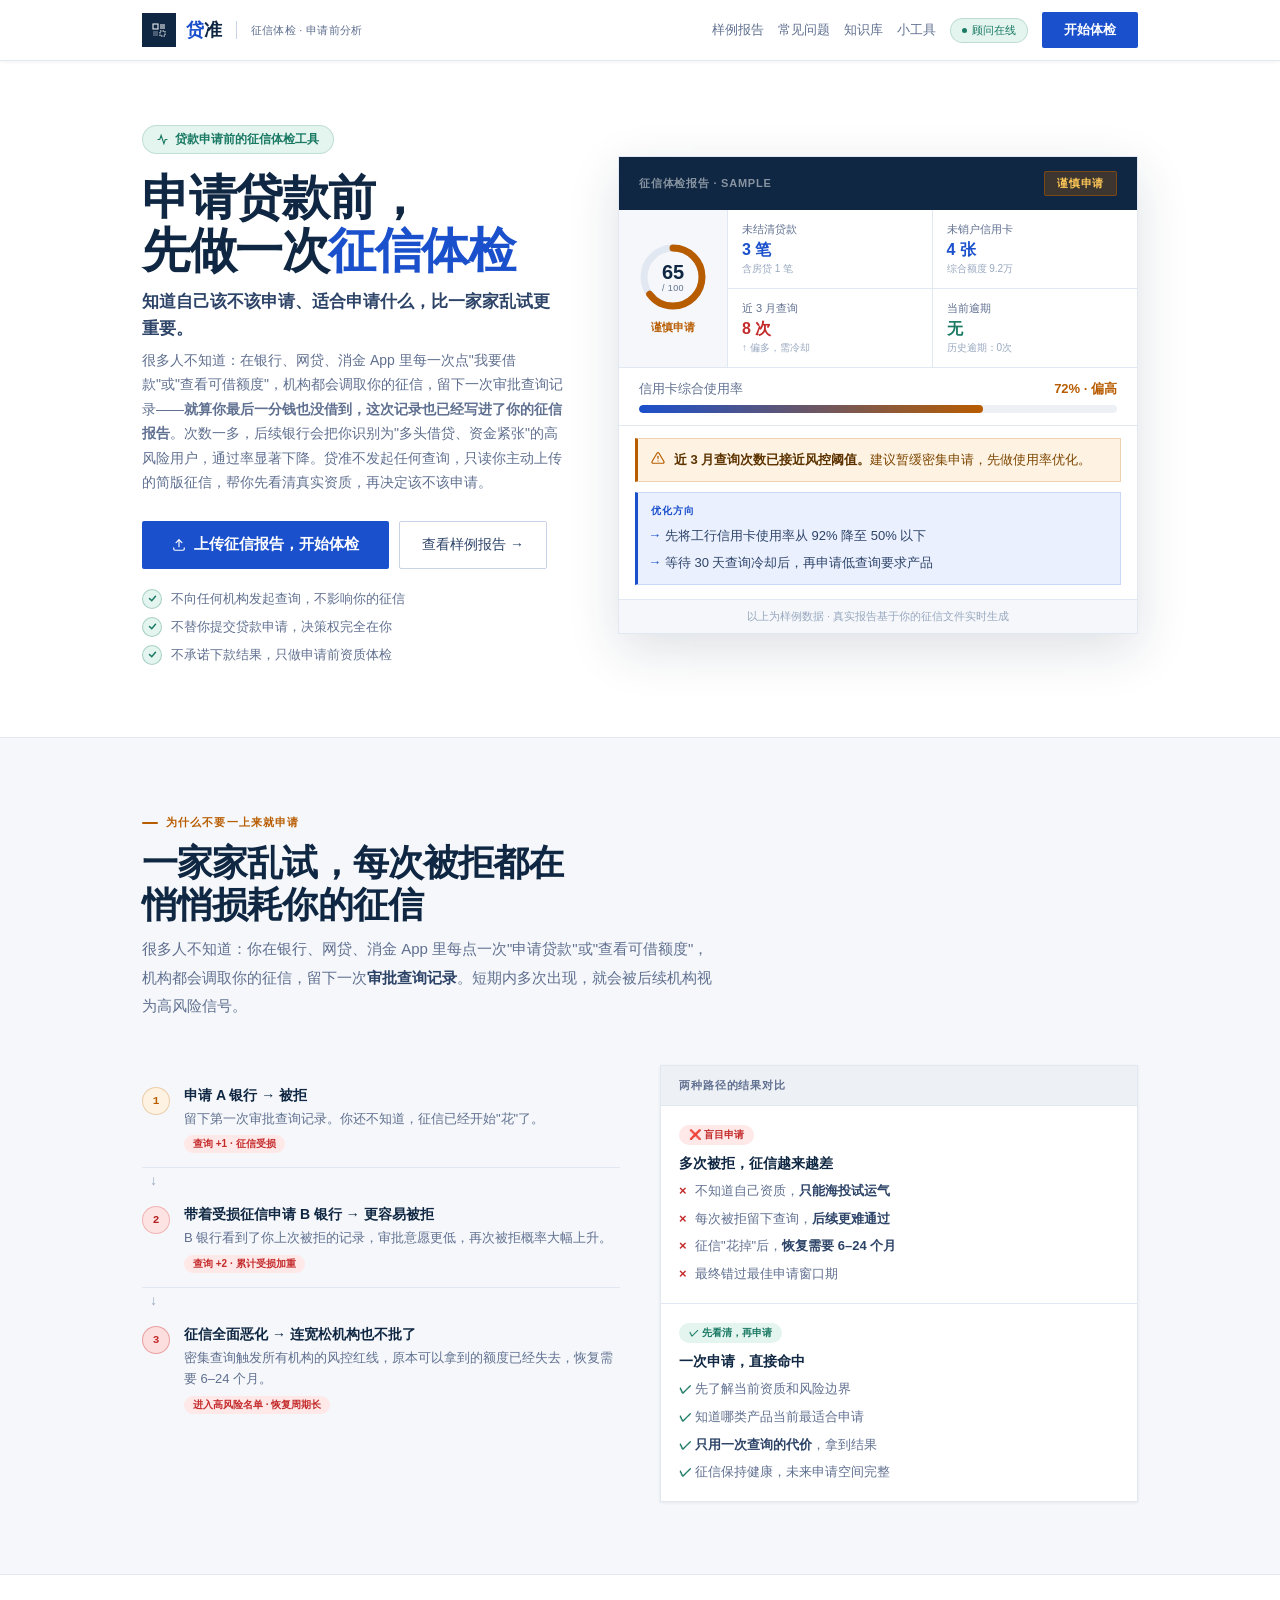
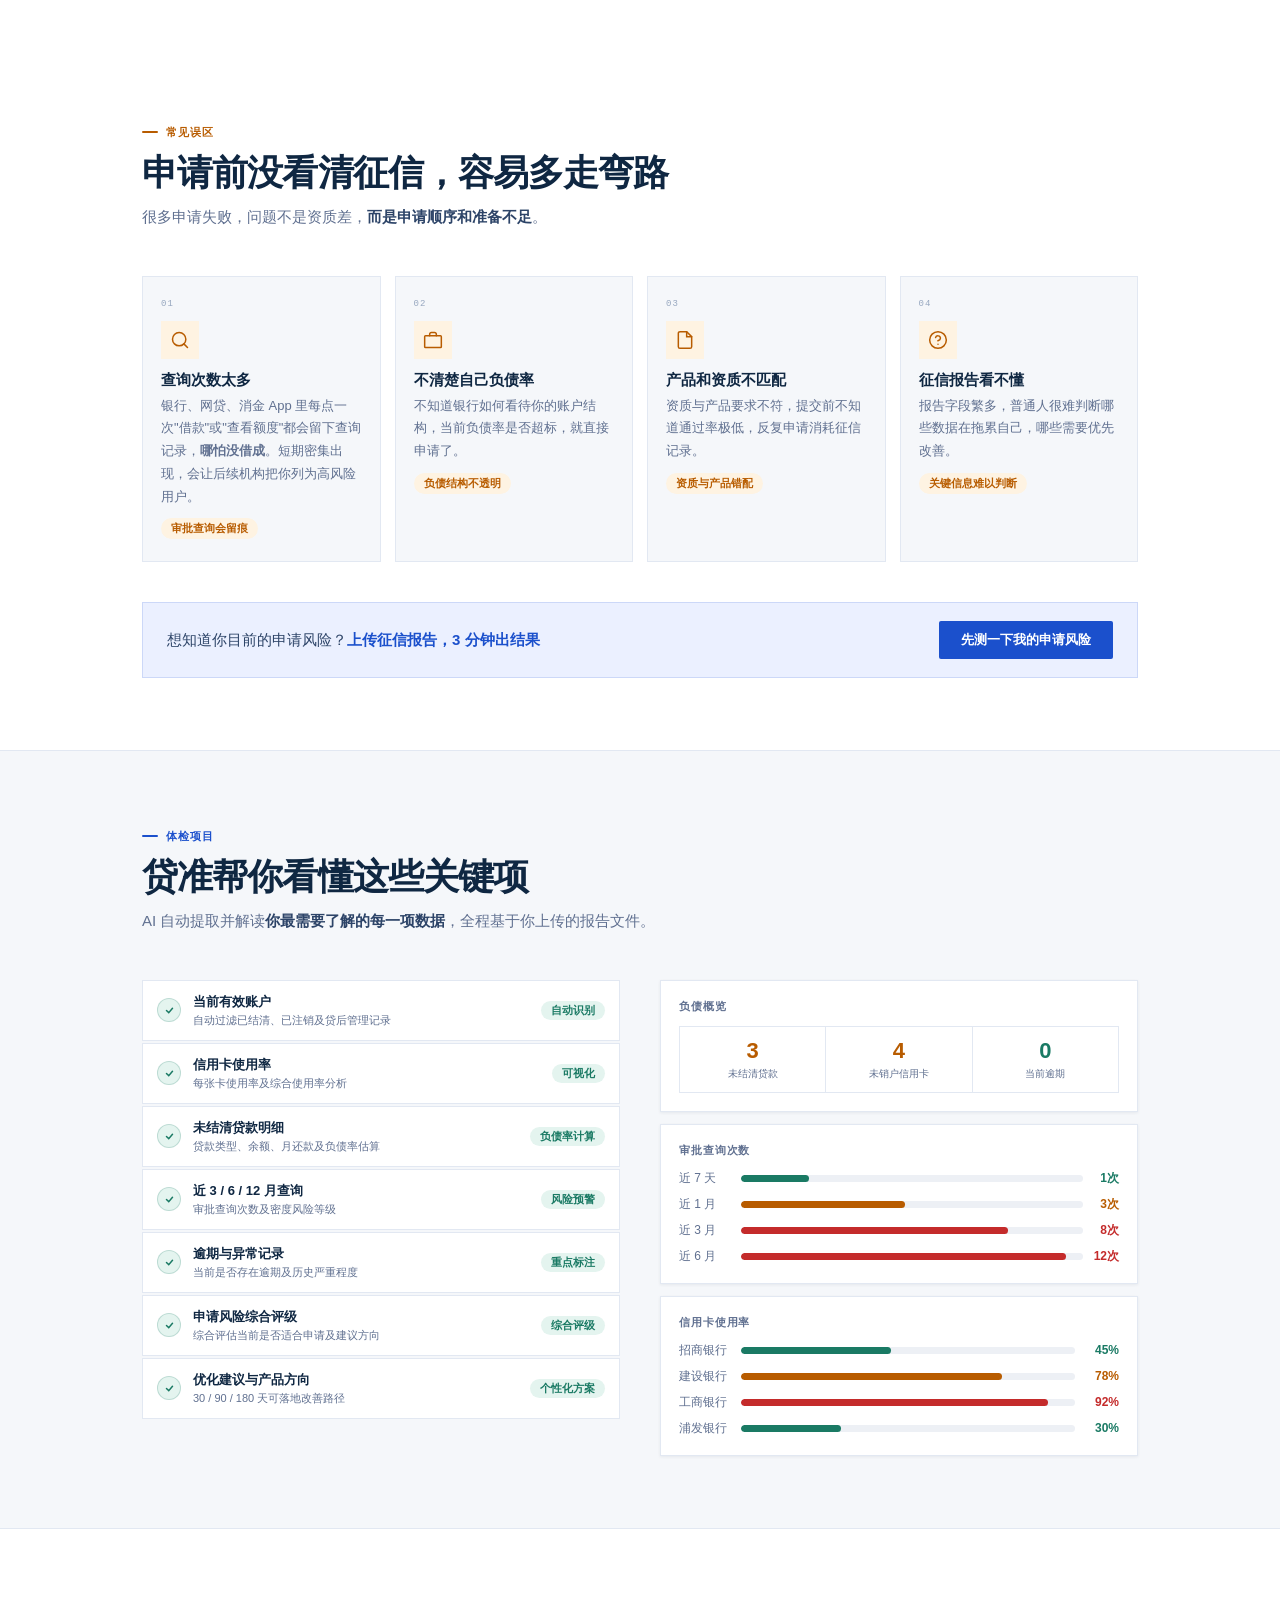
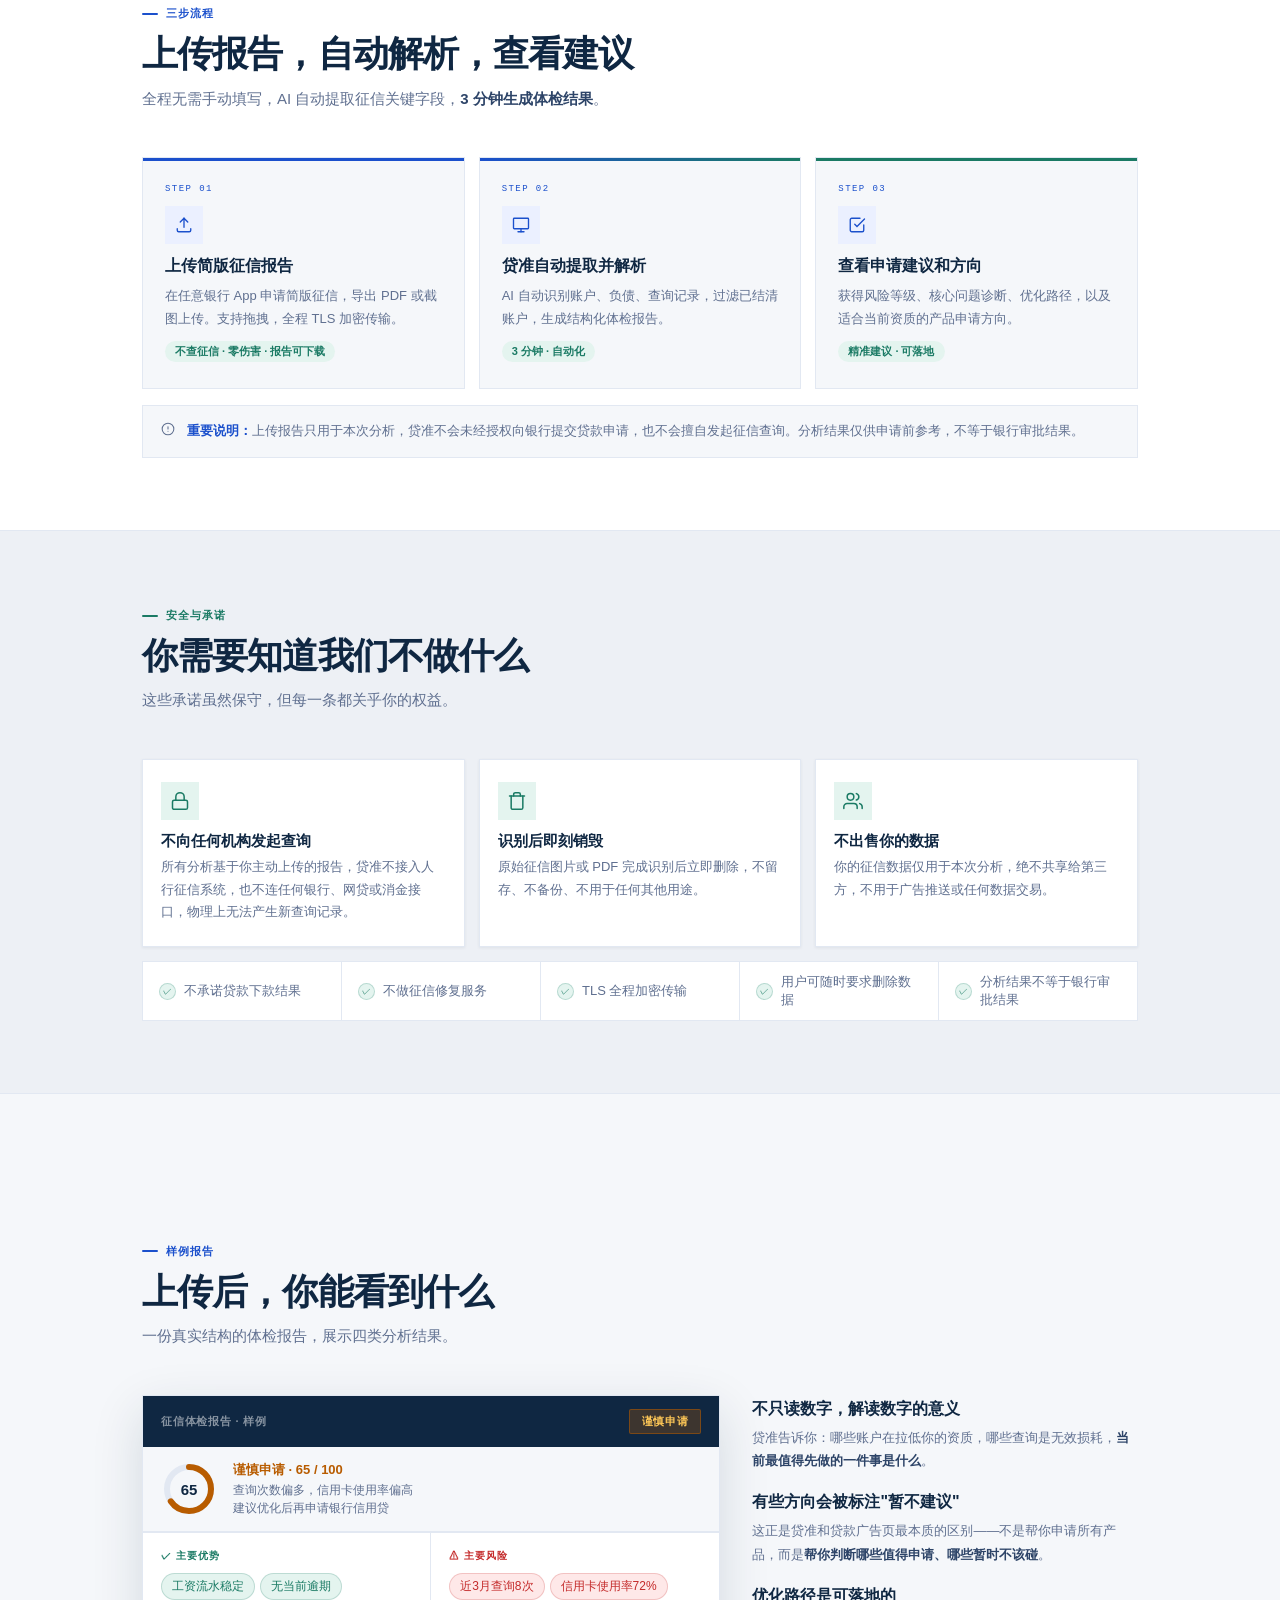
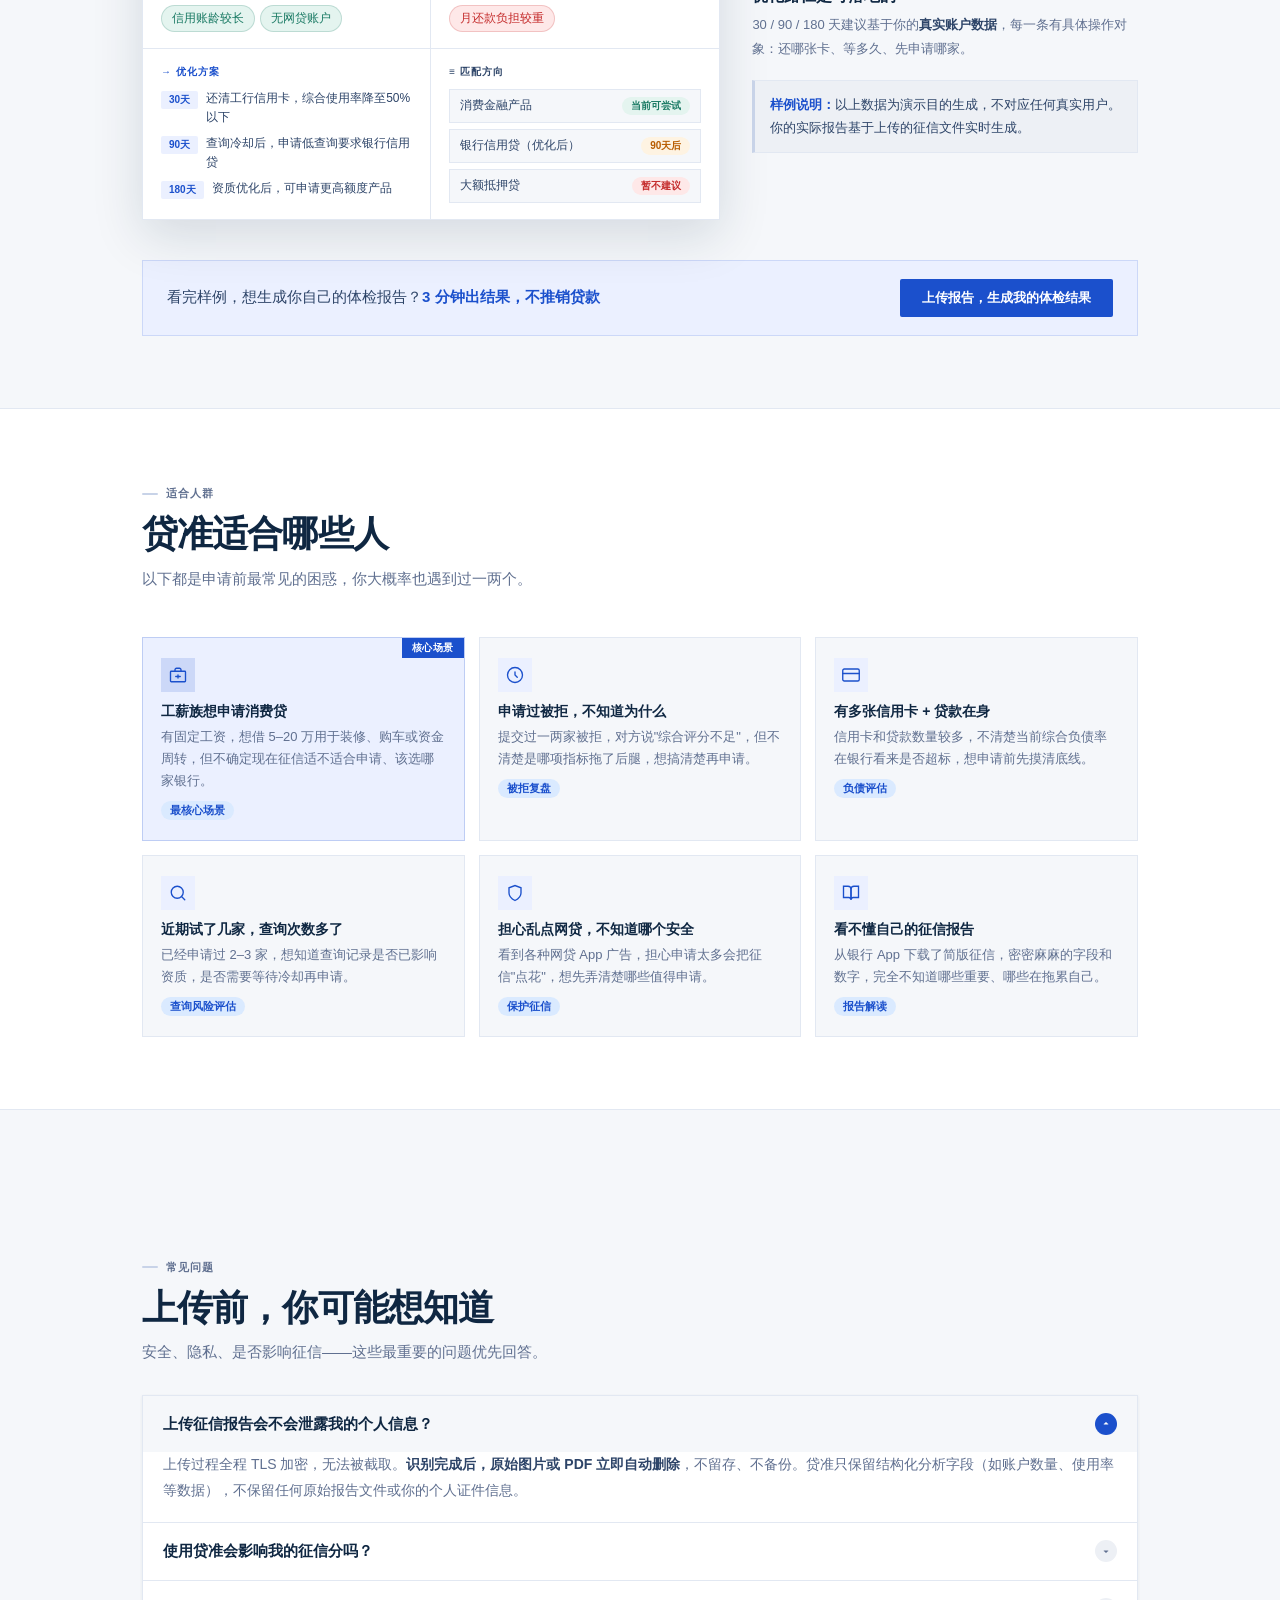
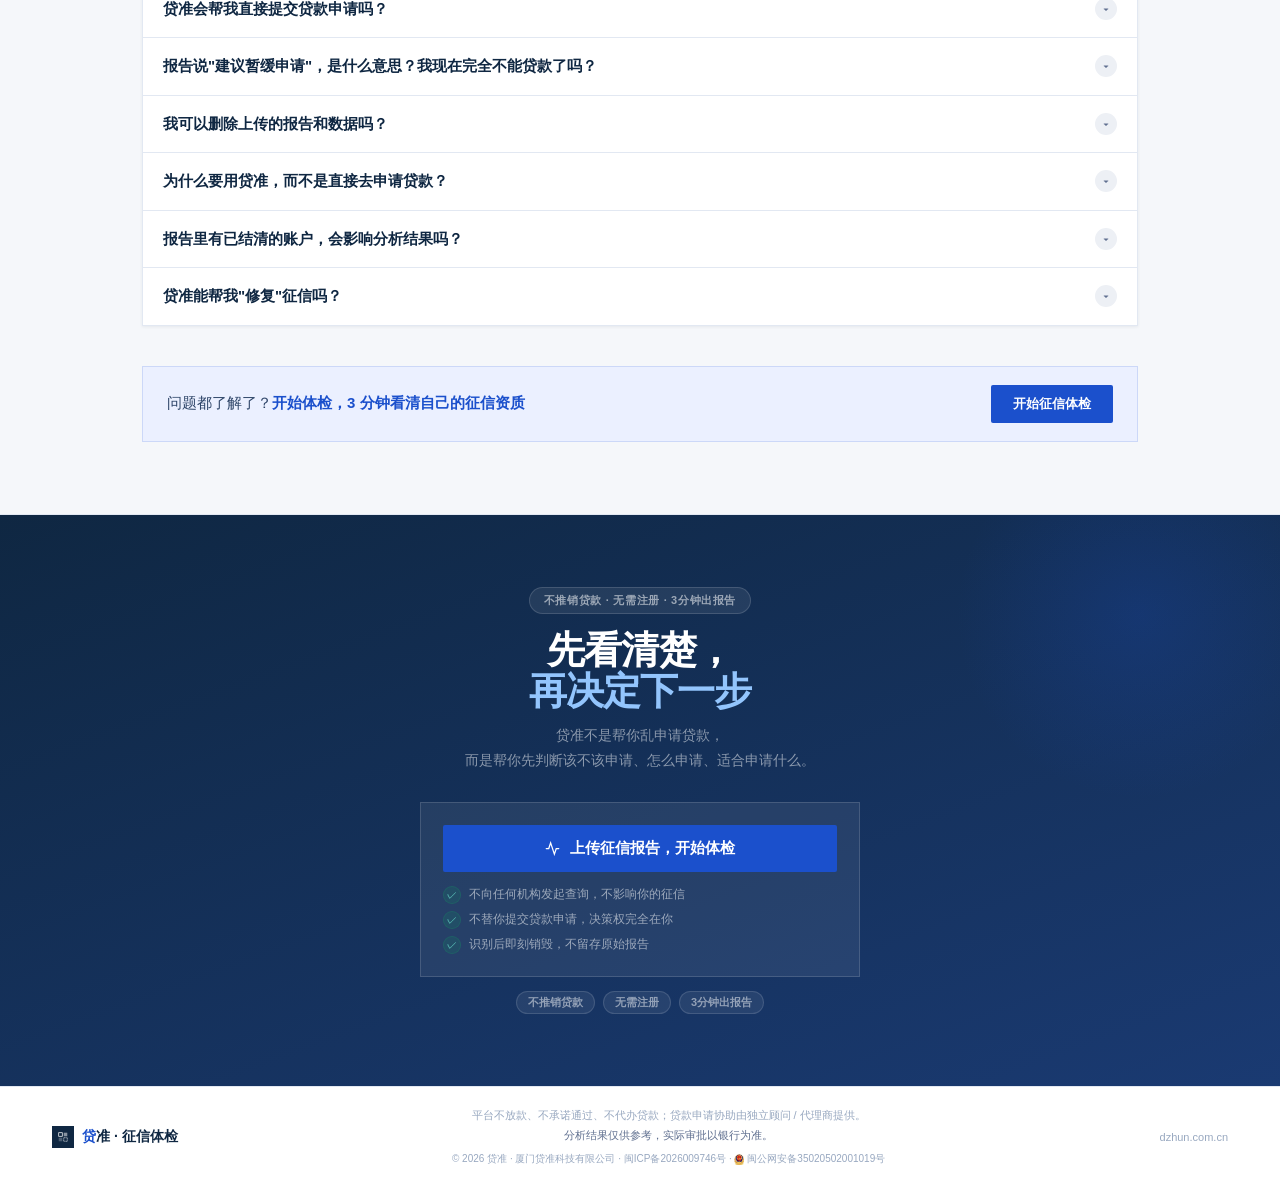
==== commit ea784c7b: "feat(tools): 新增贷款小工具箱页面（月供计算/被拒自查/信用因素）+ 导航入口" ====
--- a/index.html
+++ b/index.html
@@ -119,7 +119,7 @@
     } catch (e) { /* 静默失败，OG 标签兜底 */ }
   })();
 </script>
-<script src="/nav-agent.js?v=1780560677"></script>
+<script src="/nav-agent.js?v=1780561072"></script>
 <style>
 :root {
   --bg:        #F5F7FA;
@@ -170,12 +170,7 @@
 @keyframes pulse{0%,100%{opacity:1}50%{opacity:.3}}
 .nav-btn{font-size:13px;font-weight:700;background:var(--blue);color:#fff;border:none;padding:9px 22px;cursor:pointer;transition:all .2s;white-space:nowrap;border-radius:2px;}
 .nav-btn:hover{background:var(--blue-d);box-shadow:0 4px 16px rgba(27,80,204,.3);}
-@media(max-width:640px){
-  .logo-div,.logo-desc,.nav-online,.nav-link-anchor{display:none !important;}
-  .nav-link-keep{display:inline-block !important;font-size:12px;}
-  .nav-r{gap:10px;}
-  .nav-btn{padding:8px 16px;font-size:12px;}
-}
+@media(max-width:640px){.logo-div,.logo-desc,.nav-online,.nav-link{display:none;}}
 
 /* ── SECTION ── */
 .label{font-size:11px;font-weight:700;letter-spacing:.1em;text-transform:uppercase;display:inline-flex;align-items:center;gap:8px;margin-bottom:12px;}
@@ -528,6 +523,7 @@
       <a href="#sample" class="nav-link nav-link-anchor">样例报告</a>
       <a href="#faq" class="nav-link nav-link-anchor">常见问题</a>
       <a href="/blog/" class="nav-link nav-link-keep">知识库</a>
+      <a href="/tools.html" class="nav-link nav-link-keep">小工具</a>
       <div class="nav-online"><span class="nav-dot"></span>顾问在线</div>
       <a href="/checkup.html" class="nav-btn">开始体检</a>
     </div>
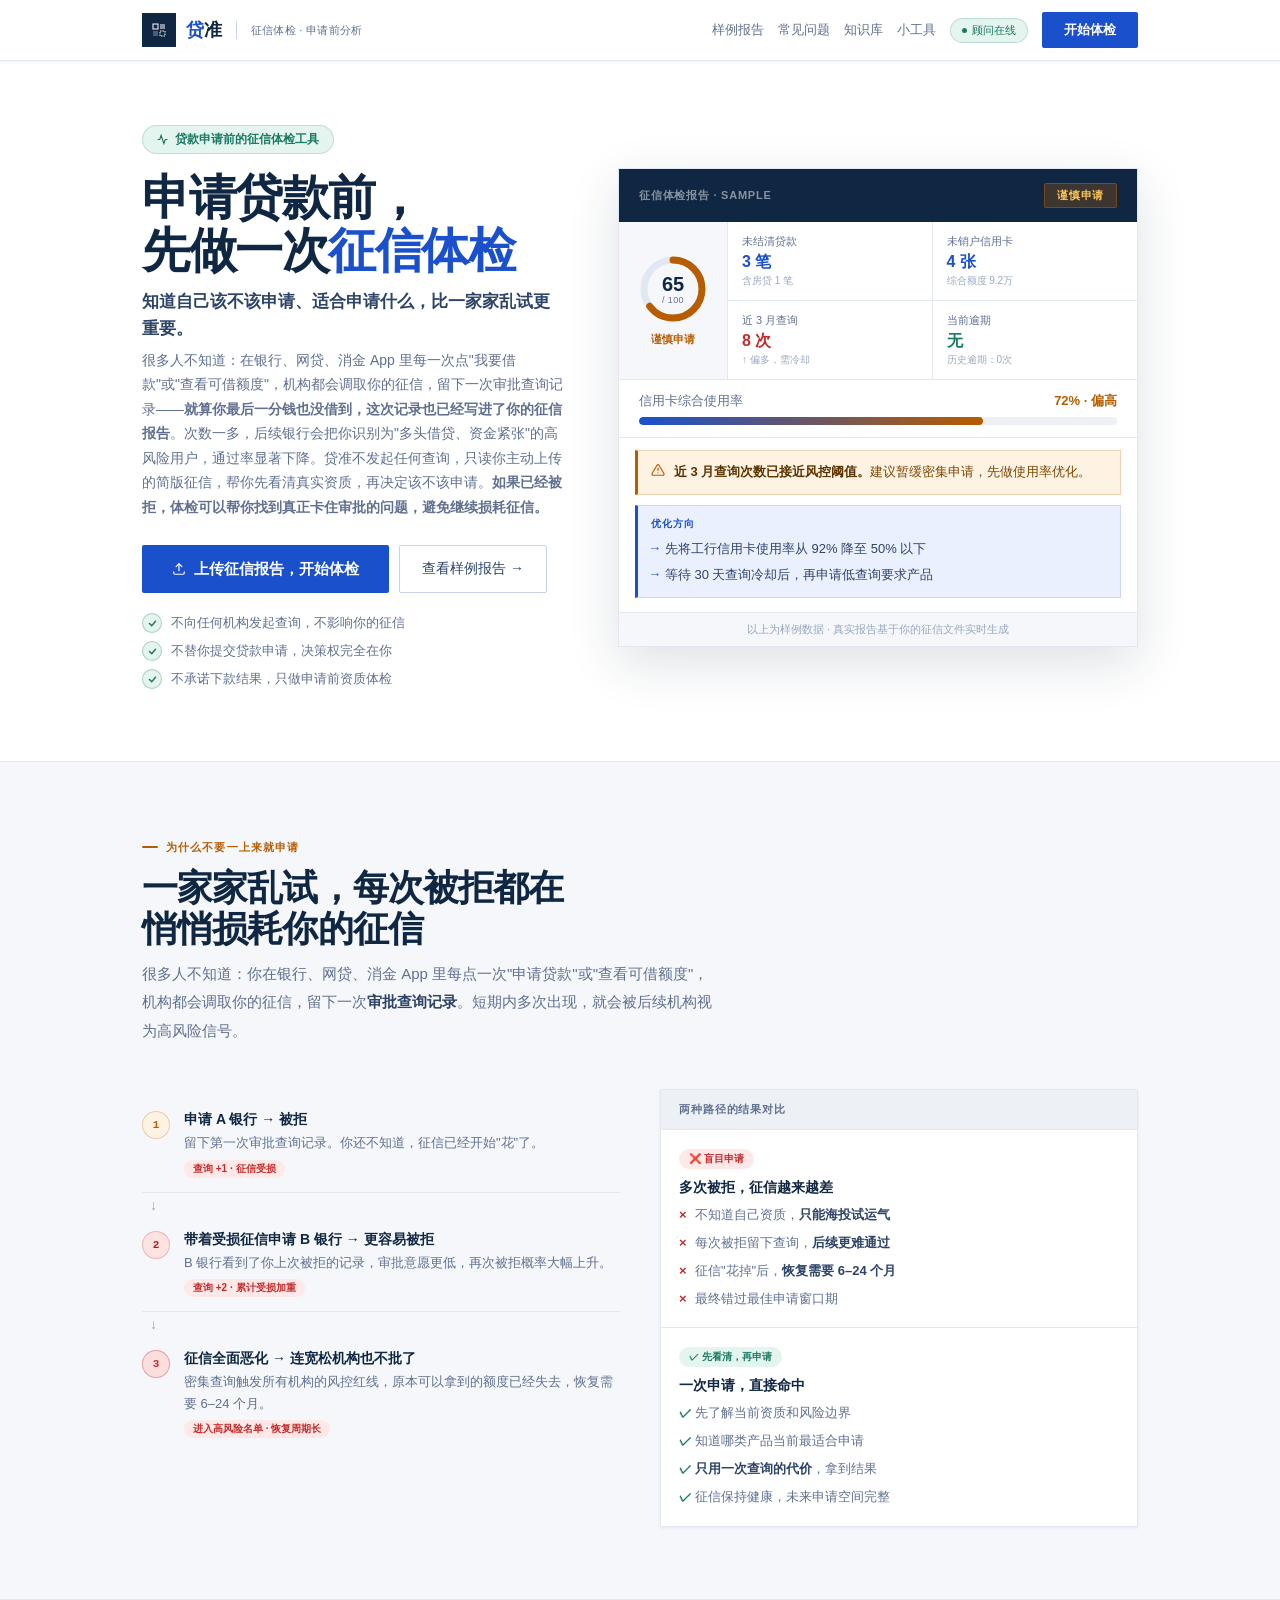
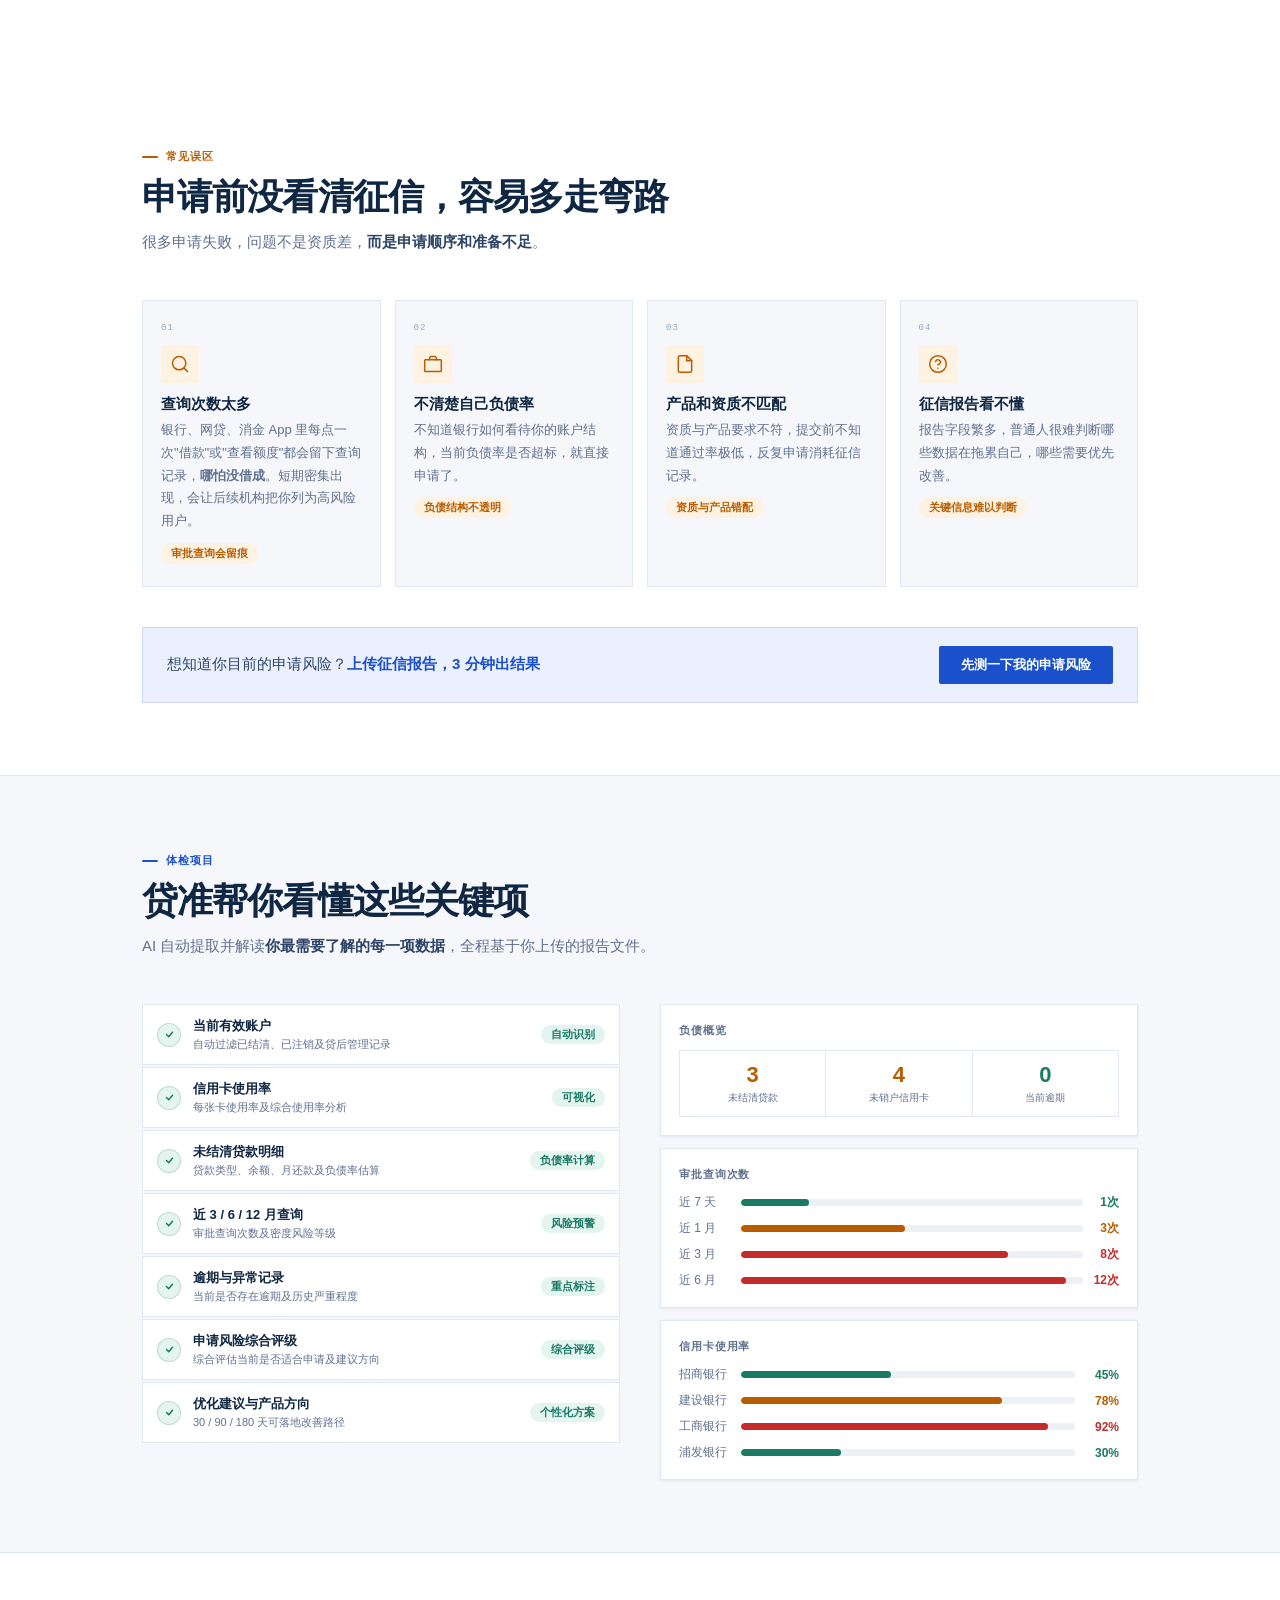
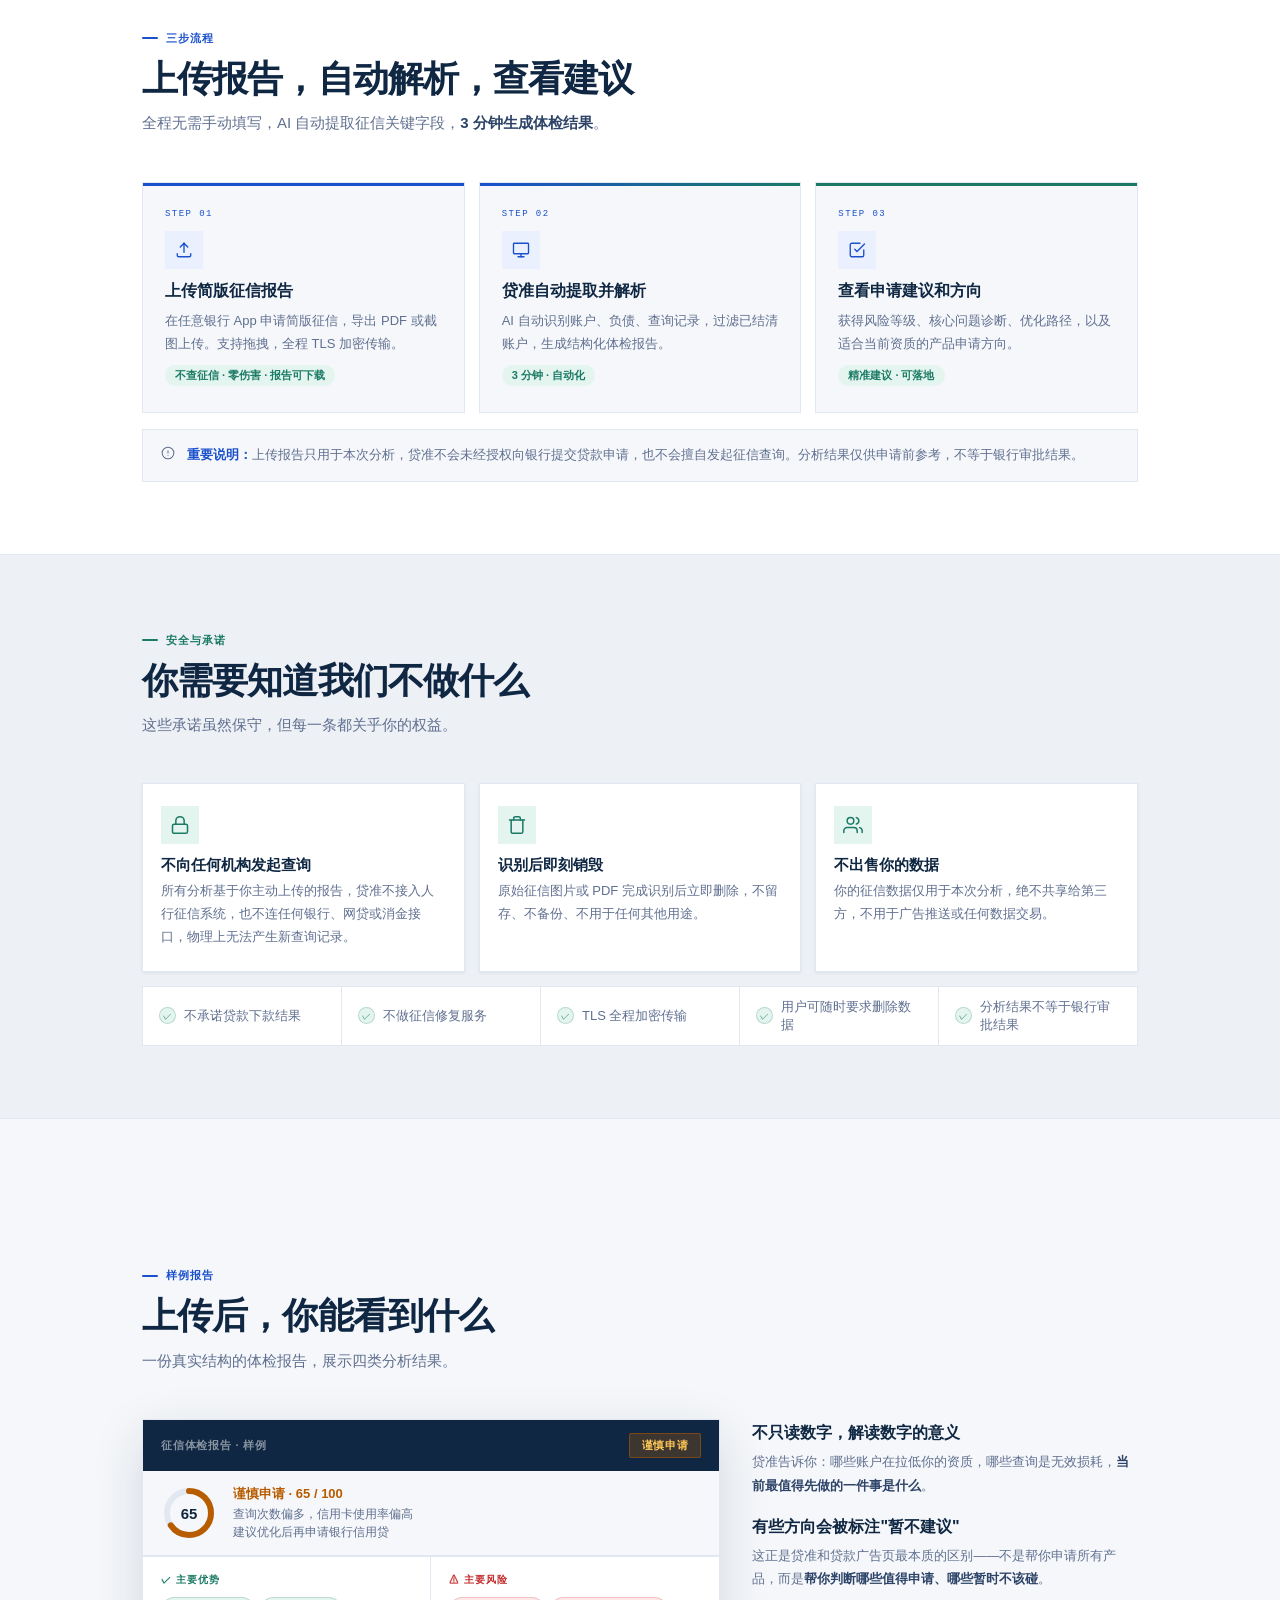
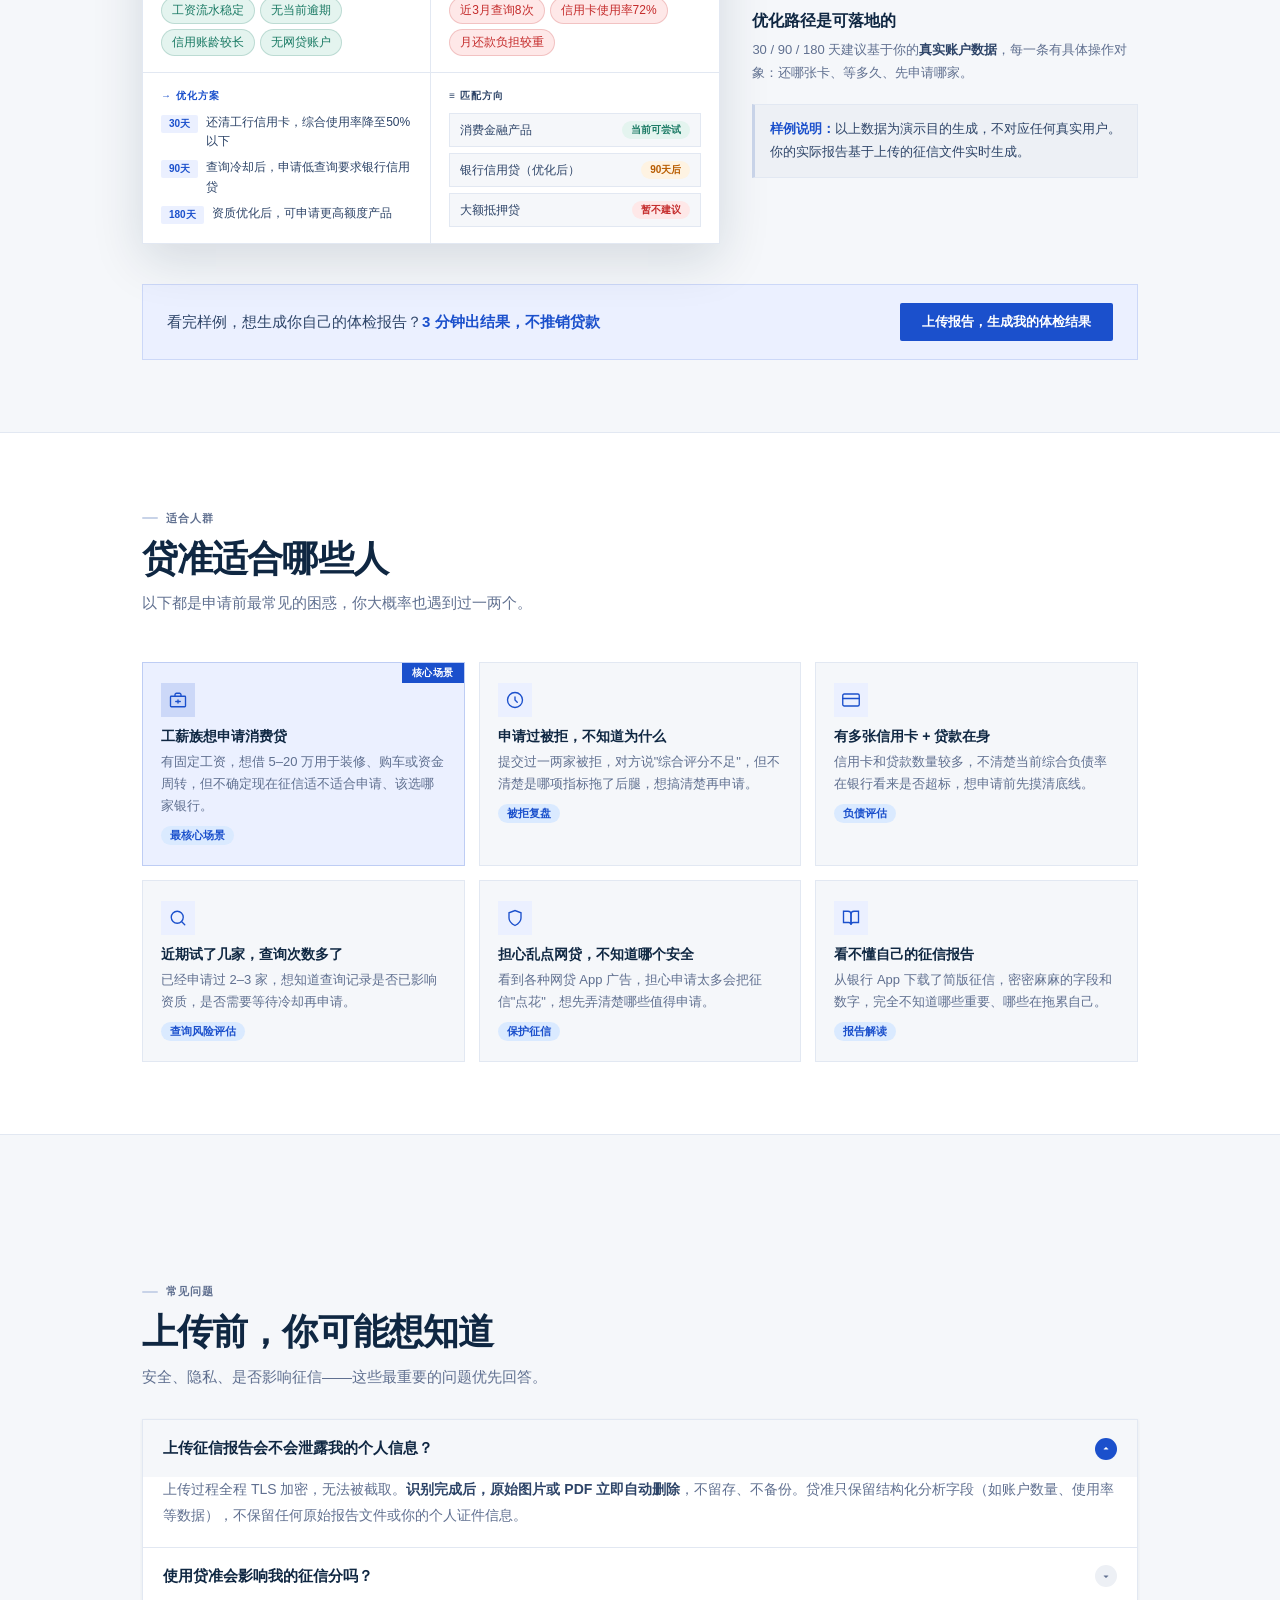
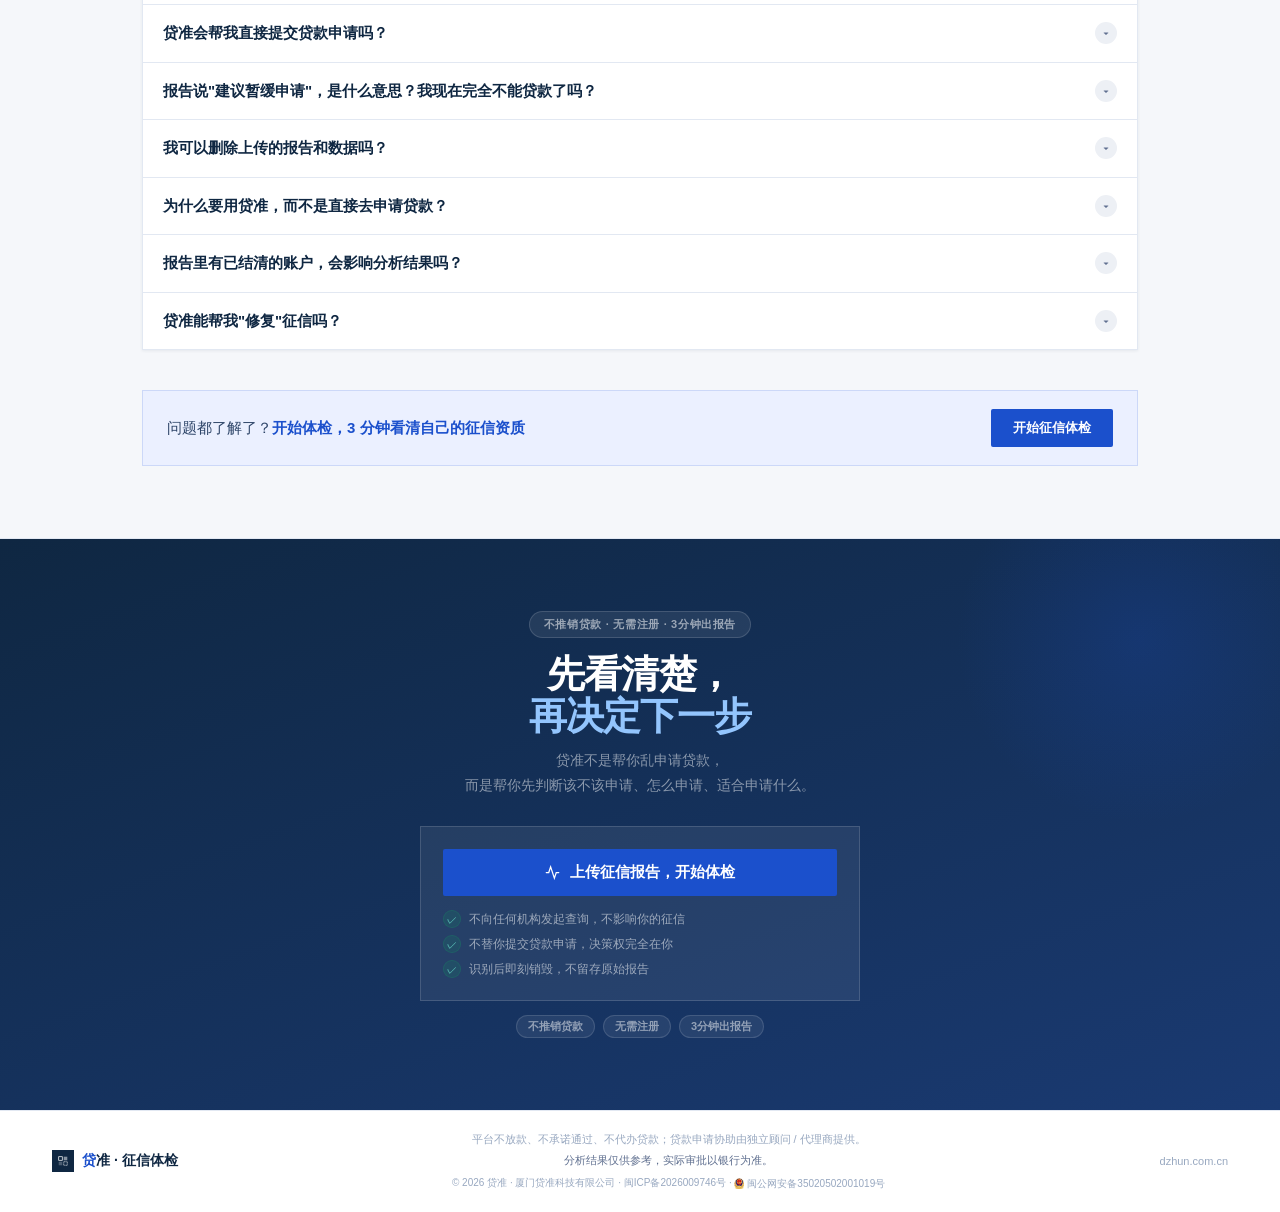
==== commit 951b9a4a: "hero: 补充被拒后体检使用场景说明" ====
--- a/index.html
+++ b/index.html
@@ -171,6 +171,7 @@
 .nav-btn{font-size:13px;font-weight:700;background:var(--blue);color:#fff;border:none;padding:9px 22px;cursor:pointer;transition:all .2s;white-space:nowrap;border-radius:2px;}
 .nav-btn:hover{background:var(--blue-d);box-shadow:0 4px 16px rgba(27,80,204,.3);}
 @media(max-width:640px){.logo-div,.logo-desc,.nav-online,.nav-link{display:none;}}
+@media(max-width:640px){.nav-link-tools{display:inline-flex;}}
 
 /* ── SECTION ── */
 .label{font-size:11px;font-weight:700;letter-spacing:.1em;text-transform:uppercase;display:inline-flex;align-items:center;gap:8px;margin-bottom:12px;}
@@ -523,7 +524,7 @@
       <a href="#sample" class="nav-link nav-link-anchor">样例报告</a>
       <a href="#faq" class="nav-link nav-link-anchor">常见问题</a>
       <a href="/blog/" class="nav-link nav-link-keep">知识库</a>
-      <a href="/tools.html" class="nav-link nav-link-keep">小工具</a>
+      <a href="/tools.html" class="nav-link nav-link-tools">小工具</a>
       <div class="nav-online"><span class="nav-dot"></span>顾问在线</div>
       <a href="/checkup.html" class="nav-btn">开始体检</a>
     </div>
@@ -543,7 +544,7 @@
         <h1 class="hero-h1">申请贷款前，<br>先做一次<span class="hi">征信体检</span></h1>
         <p class="hero-value">知道自己该不该申请、适合申请什么，比一家家乱试更重要。</p>
         <p class="hero-explain">
-          很多人不知道：在银行、网贷、消金 App 里每一次点"我要借款"或"查看可借额度"，机构都会调取你的征信，留下一次审批查询记录——<strong>就算你最后一分钱也没借到，这次记录也已经写进了你的征信报告</strong>。次数一多，后续银行会把你识别为"多头借贷、资金紧张"的高风险用户，通过率显著下降。贷准不发起任何查询，只读你主动上传的简版征信，帮你先看清真实资质，再决定该不该申请。
+          很多人不知道：在银行、网贷、消金 App 里每一次点"我要借款"或"查看可借额度"，机构都会调取你的征信，留下一次审批查询记录——<strong>就算你最后一分钱也没借到，这次记录也已经写进了你的征信报告</strong>。次数一多，后续银行会把你识别为"多头借贷、资金紧张"的高风险用户，通过率显著下降。贷准不发起任何查询，只读你主动上传的简版征信，帮你先看清真实资质，再决定该不该申请。<strong>如果已经被拒，体检可以帮你找到真正卡住审批的问题，避免继续损耗征信。</strong>
         </p>
         <div class="hero-btns">
           <a href="/checkup.html" class="btn-p">
